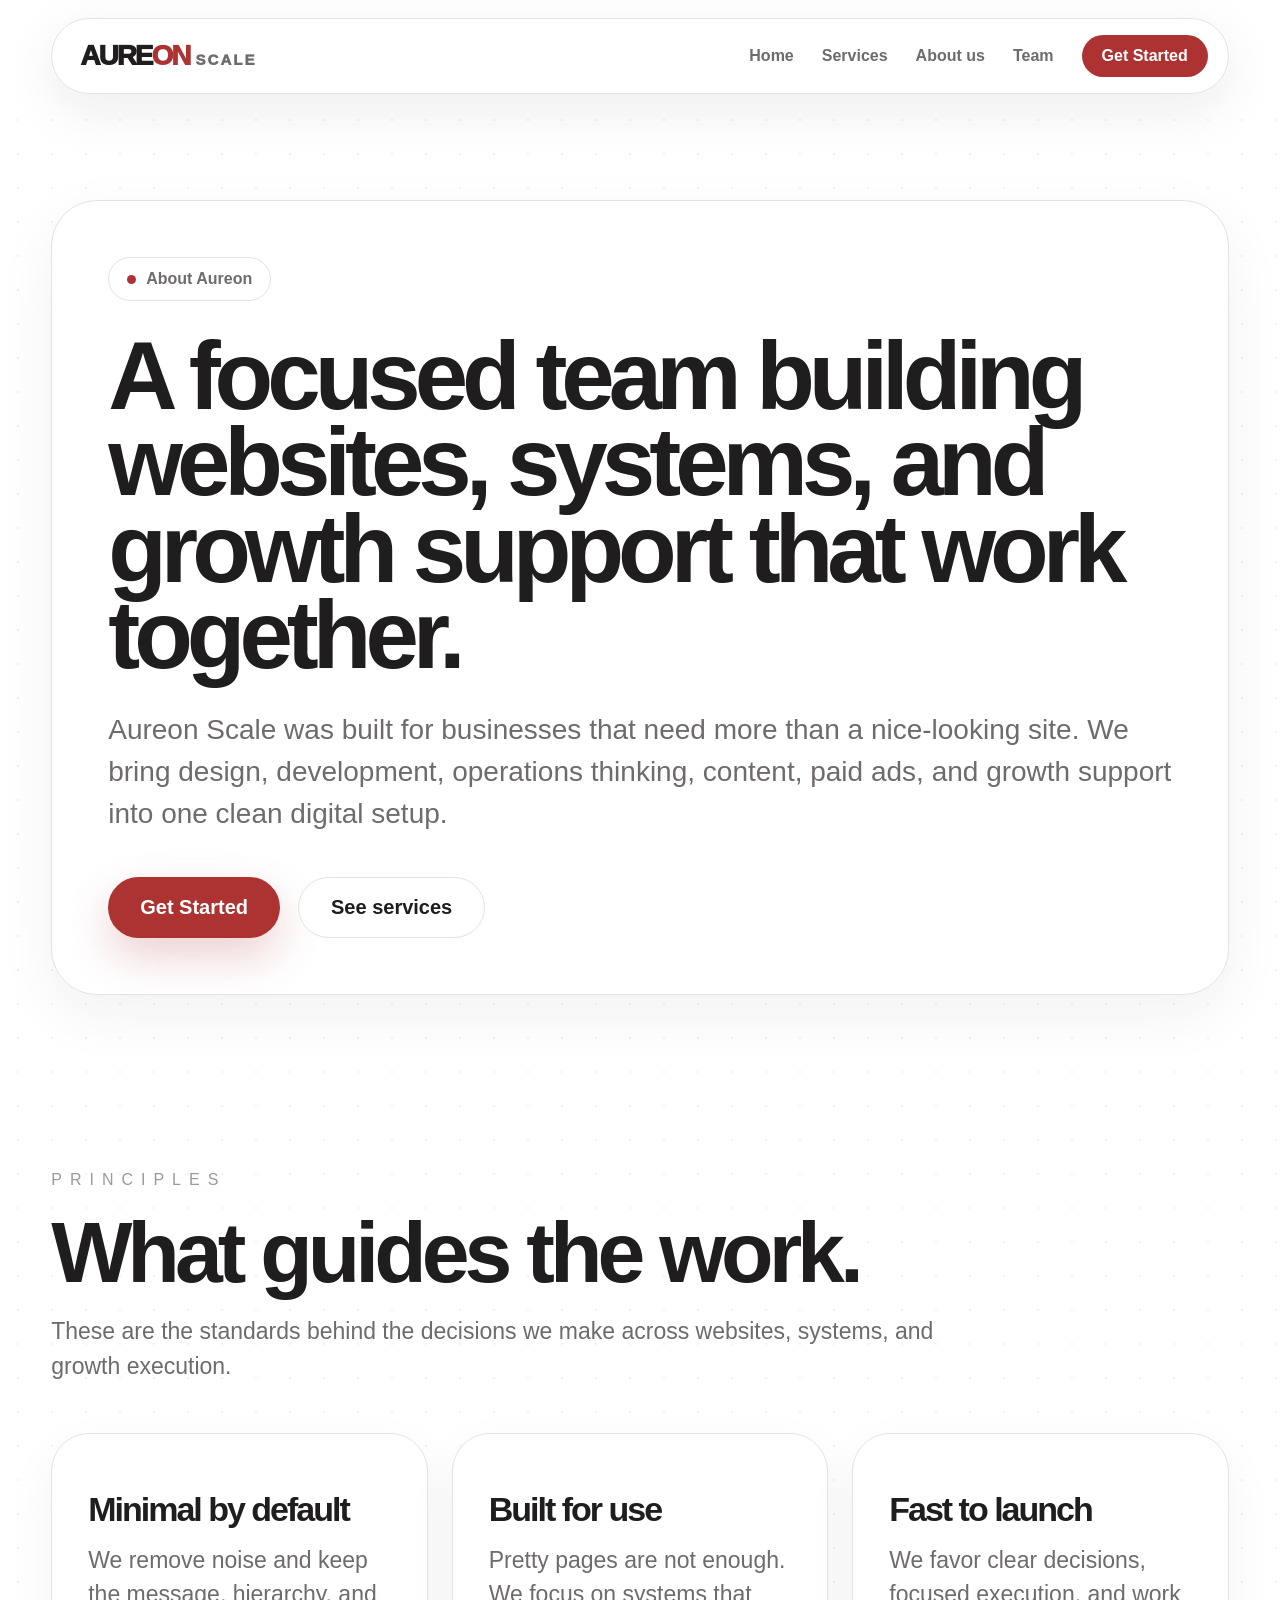
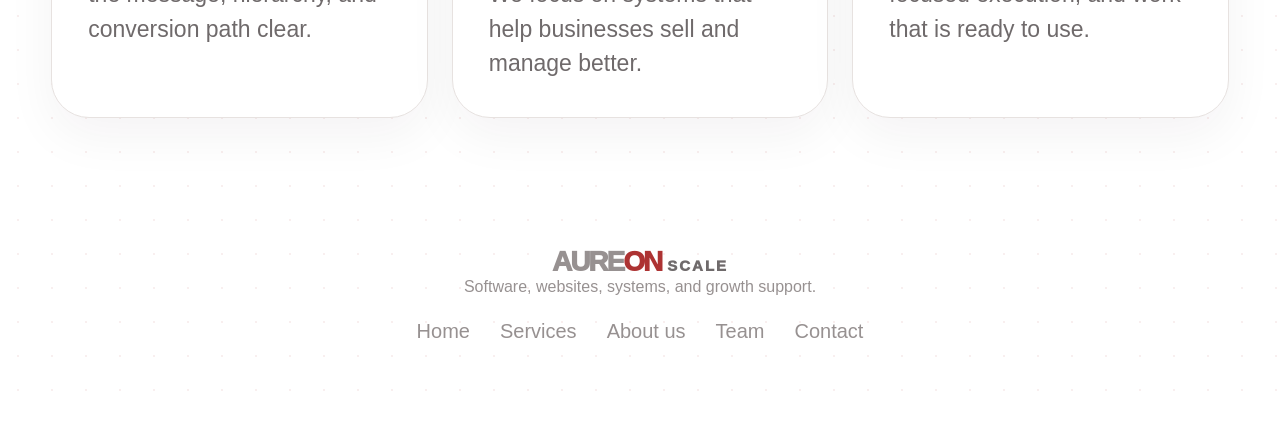
==== about.html @ 84cc3347 "Add About page HTML structure This file contains the HTML structure for the About page, including na" ====
<!DOCTYPE html>
<html lang="en">
<head>
  <meta charset="UTF-8">
  <meta name="viewport" content="width=device-width, initial-scale=1.0">
  <title>Aureon Scale | About</title>
  <link rel="stylesheet" href="style.css">
</head>
<body>

<header>
  <div class="container">
    <div class="nav">
      <a href="index.html" class="logo">AURE<span>ON</span><small>SCALE</small></a>

      <nav class="desktop-links">
        <a href="index.html">Home</a>
        <a href="services.html">Services</a>
        <a href="about.html">About us</a>
        <a href="team.html">Team</a>
        <a href="contact.html" class="nav-cta">Get Started</a>
      </nav>

      <button class="menu-btn" onclick="openMenu()">
        <div class="menu-lines"><span></span><span></span><span></span></div>
      </button>
    </div>
  </div>
</header>

<div class="mobile-menu" id="mobileMenu">
  <div class="menu-card">
    <div class="menu-top">
      <a href="index.html" class="logo">AURE<span>ON</span></a>
      <button class="close-btn" onclick="closeMenu()">×</button>
    </div>

    <nav class="mobile-links">
      <a href="index.html">Home</a>
      <a href="services.html">Services</a>
      <a href="about.html">About us</a>
      <a href="team.html">Team</a>
      <a href="contact.html">Contact</a>
    </nav>
  </div>
</div>

<main>
  <section class="section">
    <div class="container">
      <div class="white-box">
        <div class="eyebrow"><span class="dot"></span> About Aureon</div>

        <h2>A focused team building websites, systems, and growth support that work together.</h2>

        <p>
          Aureon Scale was built for businesses that need more than a nice-looking site.
          We bring design, development, operations thinking, content, paid ads, and growth support
          into one clean digital setup.
        </p>

        <div class="buttons" style="justify-content:flex-start; margin-top:42px;">
          <a href="contact.html" class="btn btn-red">Get Started</a>
          <a href="services.html" class="btn btn-white">See services</a>
        </div>
      </div>
    </div>
  </section>

  <section class="section">
    <div class="container">
      <div class="section-head">
        <div class="label">Principles</div>
        <h2>What guides the work.</h2>
        <p>These are the standards behind the decisions we make across websites, systems, and growth execution.</p>
      </div>

      <div class="services-grid">
        <div class="card"><h3>Minimal by default</h3><p>We remove noise and keep the message, hierarchy, and conversion path clear.</p></div>
        <div class="card"><h3>Built for use</h3><p>Pretty pages are not enough. We focus on systems that help businesses sell and manage better.</p></div>
        <div class="card"><h3>Fast to launch</h3><p>We favor clear decisions, focused execution, and work that is ready to use.</p></div>
      </div>
    </div>
  </section>
</main>

<footer>
  <div class="container">
    <div class="logo">AURE<span>ON</span><small>SCALE</small></div>
    <p>Software, websites, systems, and growth support.</p>
    <div class="footer-links">
      <a href="index.html">Home</a>
      <a href="services.html">Services</a>
      <a href="about.html">About us</a>
      <a href="team.html">Team</a>
      <a href="contact.html">Contact</a>
    </div>
  </div>
</footer>

<script>
function openMenu(){document.getElementById("mobileMenu").classList.add("active")}
function closeMenu(){document.getElementById("mobileMenu").classList.remove("active")}
</script>

</body>
</html>
---- style.css ----
:root {
  --black: #1f1d1e;
  --red: #AD3333;
  --white: #ffffff;
  --soft: #f7f5f4;
  --gray: #6f6a6b;
  --line: #e7e2e0;
  --dark: #171515;
  --dark-2: #242020;
  --shadow: 0 28px 80px rgba(31, 29, 30, 0.13);
}

* {
  margin: 0;
  padding: 0;
  box-sizing: border-box;
  font-family: Arial, Helvetica, sans-serif;
}

html {
  scroll-behavior: smooth;
}

body {
  background:
    radial-gradient(circle at 18px 18px, rgba(173, 51, 51, 0.08) 1px, transparent 1px),
    #ffffff;
  background-size: 34px 34px;
  color: var(--black);
  overflow-x: hidden;
}

a {
  color: inherit;
  text-decoration: none;
}

.container {
  width: 92%;
  max-width: 1180px;
  margin: auto;
}

header {
  position: sticky;
  top: 0;
  z-index: 1000;
  padding: 18px 0;
  background: rgba(255,255,255,0.78);
  backdrop-filter: blur(18px);
}

.nav {
  background: rgba(255,255,255,0.95);
  border: 1px solid var(--line);
  border-radius: 999px;
  padding: 16px 20px 16px 28px;
  display: flex;
  align-items: center;
  justify-content: space-between;
  box-shadow: 0 16px 55px rgba(31, 29, 30, 0.08);
}

.logo {
  font-weight: 950;
  font-size: 28px;
  letter-spacing: -2px;
}

.logo span {
  color: var(--red);
}

.logo small {
  font-size: 15px;
  letter-spacing: 2px;
  margin-left: 6px;
  color: var(--gray);
}

.desktop-links {
  display: flex;
  gap: 28px;
  align-items: center;
  color: var(--gray);
  font-weight: 700;
}

.desktop-links a:hover {
  color: var(--black);
}

.nav-cta {
  background: var(--red);
  color: white !important;
  padding: 12px 20px;
  border-radius: 999px;
  font-weight: 900;
}

.menu-btn {
  width: 62px;
  height: 62px;
  border-radius: 22px;
  border: 1px solid var(--line);
  background: white;
  display: none;
  align-items: center;
  justify-content: center;
  cursor: pointer;
}

.menu-lines {
  width: 30px;
  height: 22px;
  display: flex;
  flex-direction: column;
  justify-content: space-between;
}

.menu-lines span {
  height: 4px;
  background: var(--black);
  border-radius: 999px;
}

.mobile-menu {
  position: fixed;
  inset: 0;
  z-index: 3000;
  background: rgba(31, 29, 30, 0.2);
  backdrop-filter: blur(18px);
  display: none;
  align-items: center;
  justify-content: center;
  padding: 24px;
}

.mobile-menu.active {
  display: flex;
}

.menu-card {
  width: 100%;
  max-width: 630px;
  min-height: 610px;
  background: rgba(255,255,255,0.96);
  border: 1px solid var(--line);
  border-radius: 44px;
  padding: 42px;
  box-shadow: var(--shadow);
}

.menu-top {
  display: flex;
  justify-content: space-between;
  align-items: center;
  margin-bottom: 68px;
}

.close-btn {
  border: none;
  background: transparent;
  font-size: 50px;
  cursor: pointer;
  color: var(--black);
}

.mobile-links {
  display: grid;
  gap: 20px;
  border-left: 4px solid rgba(173, 51, 51, 0.35);
  padding-left: 34px;
}

.mobile-links a {
  font-size: clamp(48px, 12vw, 82px);
  line-height: 0.92;
  font-weight: 950;
  letter-spacing: -4px;
}

.hero {
  padding: 75px 0 90px;
  text-align: center;
}

.eyebrow {
  display: inline-flex;
  align-items: center;
  gap: 10px;
  padding: 12px 18px;
  border: 1px solid var(--line);
  background: white;
  border-radius: 999px;
  color: var(--gray);
  font-weight: 800;
  margin-bottom: 32px;
}

.dot {
  width: 9px;
  height: 9px;
  background: var(--red);
  border-radius: 50%;
}

h1 {
  max-width: 980px;
  margin: auto;
  font-size: clamp(56px, 11vw, 118px);
  line-height: 0.86;
  letter-spacing: -7px;
  font-weight: 950;
}

h1 em,
h2 em {
  font-family: Georgia, serif;
  font-weight: 400;
  color: var(--red);
}

.hero-text {
  max-width: 790px;
  margin: 32px auto 38px;
  color: var(--gray);
  font-size: clamp(21px, 3vw, 32px);
  line-height: 1.45;
}

.buttons {
  display: flex;
  justify-content: center;
  gap: 18px;
  flex-wrap: wrap;
}

.btn {
  display: inline-flex;
  align-items: center;
  justify-content: center;
  padding: 18px 32px;
  border-radius: 999px;
  border: none;
  font-size: 20px;
  font-weight: 900;
  cursor: pointer;
}

.btn-red {
  background: var(--red);
  color: white;
  box-shadow: 0 18px 44px rgba(173, 51, 51, 0.23);
}

.btn-white {
  background: white;
  border: 1px solid var(--line);
  color: var(--black);
}

.section {
  padding: 88px 0;
}

.section-head {
  max-width: 900px;
  margin-bottom: 48px;
}

.section-head.center {
  text-align: center;
  margin-left: auto;
  margin-right: auto;
}

.label {
  color: #9f9899;
  letter-spacing: 8px;
  font-size: 16px;
  text-transform: uppercase;
  margin-bottom: 24px;
}

.section-head h2 {
  font-size: clamp(44px, 8vw, 86px);
  line-height: 0.92;
  letter-spacing: -5px;
  margin-bottom: 22px;
}

.section-head p {
  color: var(--gray);
  font-size: 23px;
  line-height: 1.55;
}

.mini-grid,
.services-grid,
.team-grid {
  display: grid;
  grid-template-columns: repeat(3, 1fr);
  gap: 24px;
}

.card {
  background: white;
  border: 1px solid var(--line);
  border-radius: 38px;
  padding: 36px;
  box-shadow: 0 18px 50px rgba(31,29,30,0.05);
}

.card h3 {
  font-size: 34px;
  letter-spacing: -2px;
  margin: 20px 0 14px;
}

.card p {
  color: var(--gray);
  font-size: 23px;
  line-height: 1.5;
}

.icon {
  width: 72px;
  height: 72px;
  border-radius: 22px;
  background: rgba(173, 51, 51, 0.10);
  color: var(--red);
  display: grid;
  place-items: center;
  font-weight: 950;
  font-size: 22px;
}

.dark-section {
  width: 94%;
  max-width: 1320px;
  margin: 0 auto;
  background: var(--dark);
  color: white;
  border-radius: 50px;
  padding: 82px 0;
  box-shadow: var(--shadow);
}

.dark-section p {
  color: #c9c4c6;
}

.service-list {
  display: grid;
  gap: 22px;
  max-width: 930px;
  margin: auto;
}

.service-pill {
  background: white;
  color: var(--black);
  border-radius: 999px;
  padding: 28px 36px;
  display: grid;
  grid-template-columns: 76px 1fr;
  gap: 22px;
  align-items: center;
}

.service-pill h3 {
  font-size: 38px;
  line-height: 0.98;
  letter-spacing: -2px;
}

.service-pill p {
  color: var(--gray);
  font-size: 20px;
  margin-top: 7px;
}

.white-box {
  background: white;
  border: 1px solid var(--line);
  border-radius: 46px;
  padding: 56px;
  box-shadow: 0 20px 60px rgba(31, 29, 30, 0.06);
}

.white-box h2 {
  font-size: clamp(48px, 9vw, 96px);
  line-height: 0.9;
  letter-spacing: -6px;
  margin-bottom: 30px;
}

.white-box p {
  color: var(--gray);
  font-size: 28px;
  line-height: 1.5;
}

.team-img {
  height: 320px;
  background: rgba(173, 51, 51, 0.08);
  border-radius: 30px;
  display: grid;
  place-items: center;
  font-size: 58px;
  font-weight: 950;
  color: var(--red);
  margin-bottom: 22px;
}

.contact-shell {
  width: 94%;
  max-width: 1050px;
  margin: 40px auto 90px;
  background:
    radial-gradient(circle at top right, rgba(173,51,51,0.12), transparent 30%),
    var(--dark);
  color: white;
  border-radius: 50px;
  padding: 58px;
  box-shadow: var(--shadow);
}

.contact-shell h1 {
  color: white;
  margin: 0;
  max-width: 850px;
}

.contact-intro {
  color: #bdb7b8;
  font-size: 27px;
  line-height: 1.48;
  max-width: 850px;
  margin: 34px 0 42px;
}

.check-list {
  display: grid;
  gap: 18px;
  margin-bottom: 48px;
}

.check-item {
  display: grid;
  grid-template-columns: 30px 1fr;
  gap: 16px;
  color: #aaa4a5;
  font-size: 24px;
  line-height: 1.35;
}

.check {
  color: var(--red);
}

.form {
  display: grid;
  gap: 28px;
}

label {
  color: #d3cdce;
  font-size: 23px;
  display: grid;
  gap: 12px;
}

input,
textarea {
  width: 100%;
  background: rgba(255,255,255,0.07);
  border: 1px solid rgba(255,255,255,0.14);
  border-radius: 24px;
  color: white;
  padding: 23px 25px;
  font-size: 24px;
  outline: none;
}

textarea {
  min-height: 190px;
  resize: vertical;
}

input::placeholder,
textarea::placeholder {
  color: rgba(255,255,255,0.28);
}

.submit-btn {
  width: 100%;
  background: var(--red);
  color: white;
  border: none;
  border-radius: 999px;
  padding: 23px;
  font-size: 25px;
  font-weight: 900;
  cursor: pointer;
}

footer {
  padding: 40px 0 80px;
  text-align: center;
  color: #979191;
}

.footer-links {
  display: flex;
  justify-content: center;
  gap: 30px;
  flex-wrap: wrap;
  margin-top: 24px;
  font-size: 20px;
}

@media (max-width: 900px) {
  .desktop-links {
    display: none;
  }

  .menu-btn {
    display: flex;
  }

  .mini-grid,
  .services-grid,
  .team-grid {
    grid-template-columns: 1fr;
  }

  .service-pill {
    border-radius: 42px;
    grid-template-columns: 66px 1fr;
    padding: 24px;
  }
}

@media (max-width: 620px) {
  .container {
    width: 92%;
  }

  .logo {
    font-size: 25px;
  }

  .logo small {
    display: none;
  }

  h1 {
    letter-spacing: -4px;
  }

  .hero-text {
    font-size: 22px;
  }

  .btn {
    width: 100%;
  }

  .white-box,
  .contact-shell,
  .card {
    padding: 34px;
    border-radius: 34px;
  }

  .white-box p,
  .section-head p,
  .card p,
  .contact-intro {
    font-size: 22px;
  }

  .service-pill h3 {
    font-size: 31px;
  }

  .contact-shell {
    width: 92%;
  }

  input,
  textarea {
    font-size: 21px;
  }

  .menu-card {
    min-height: 560px;
    padding: 34px;
  }

  .mobile-links {
    padding-left: 24px;
  }
}
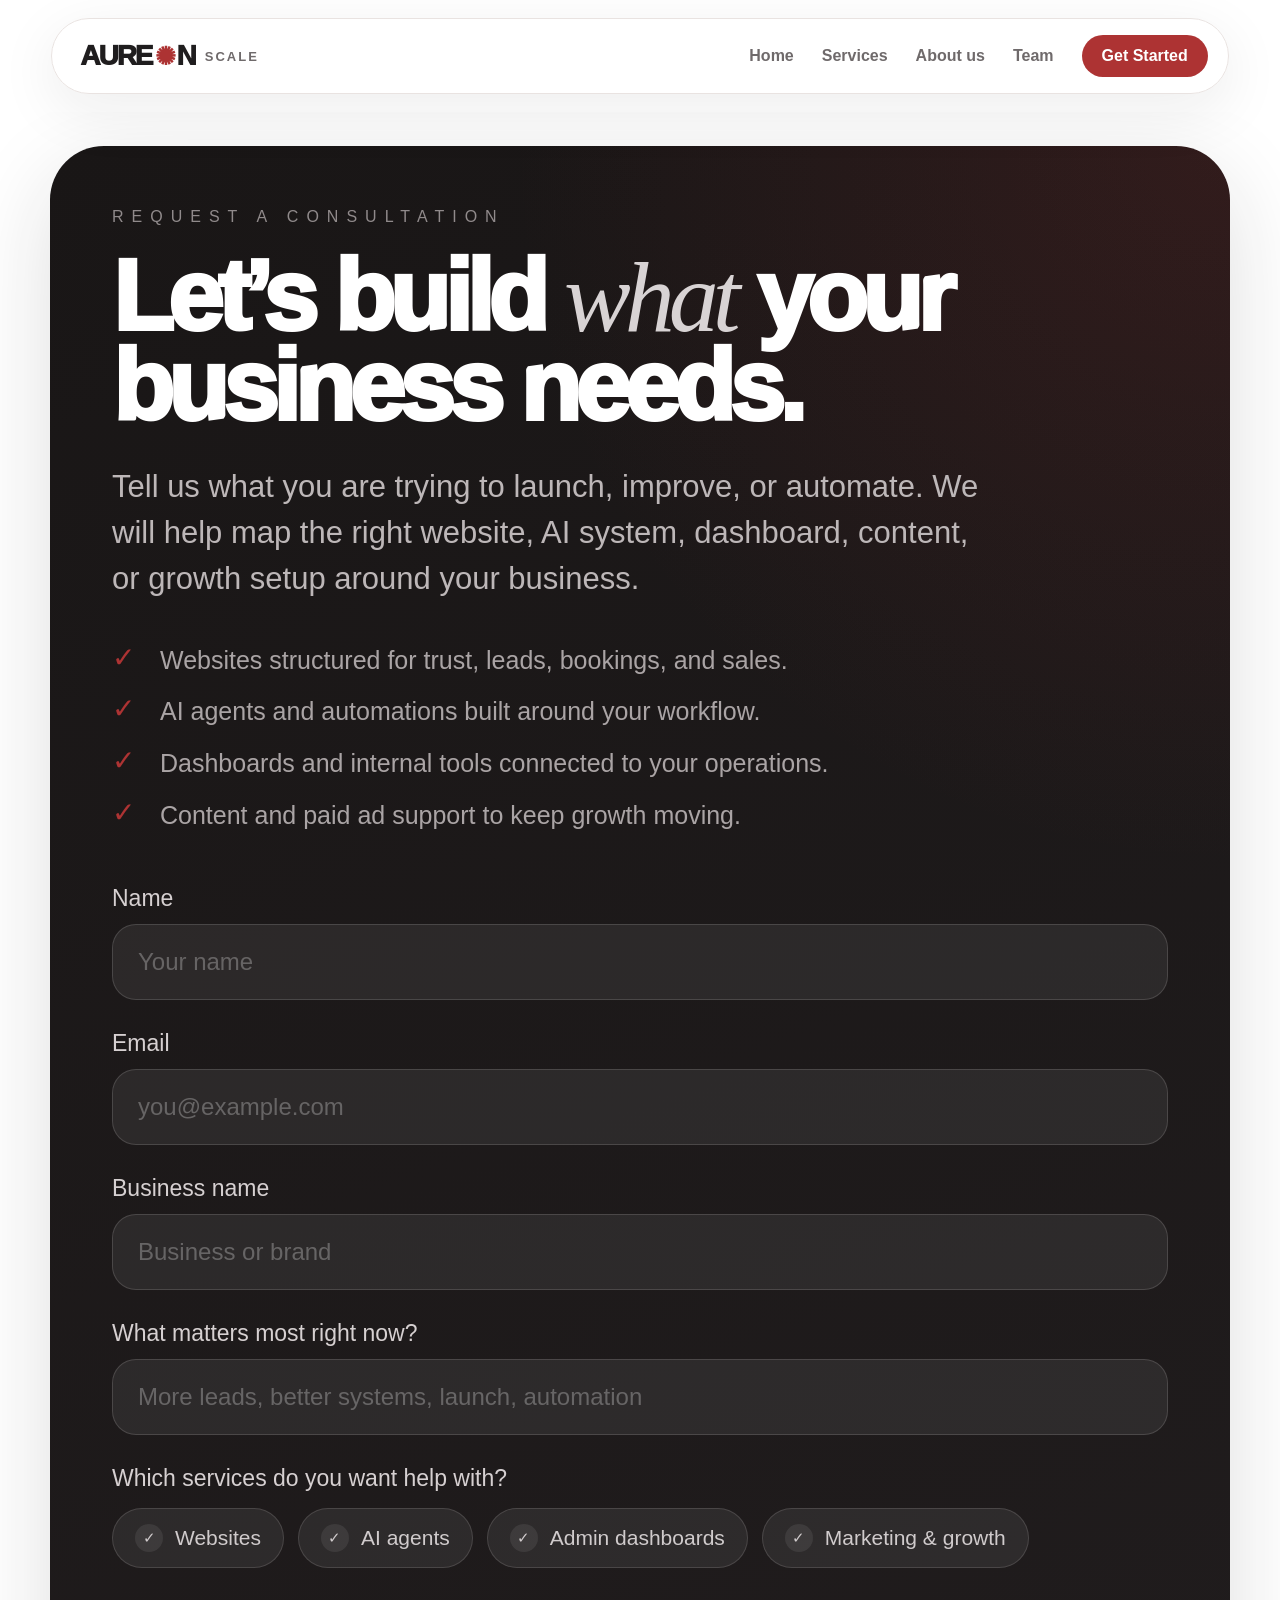
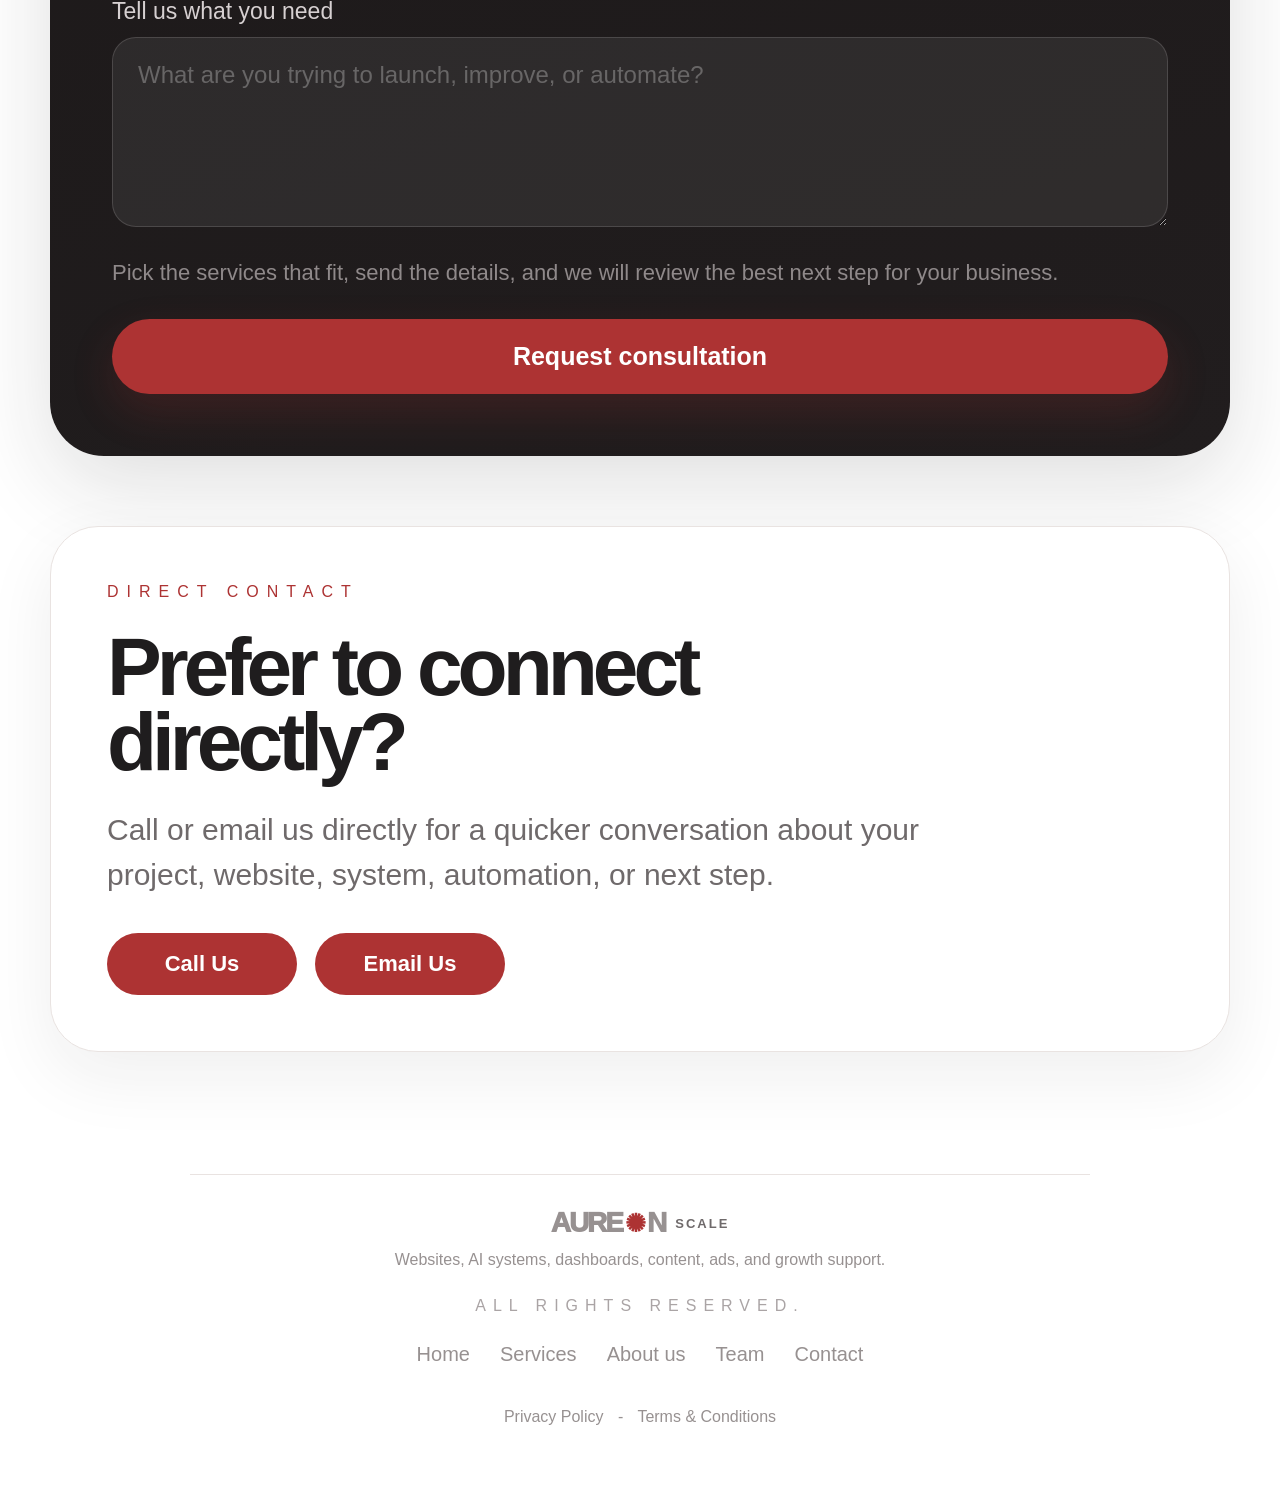
==== commit 9c74a679: "Transform about.html into contact page Updated the about page to a contact page with a new layout an" ====
--- a/about.html
+++ b/about.html
@@ -1,17 +1,571 @@
 <!DOCTYPE html>
 <html lang="en">
 <head>
-  <meta charset="UTF-8">
-  <meta name="viewport" content="width=device-width, initial-scale=1.0">
-  <title>Aureon Scale | About</title>
-  <link rel="stylesheet" href="style.css">
+  <meta charset="UTF-8" />
+  <meta name="viewport" content="width=device-width, initial-scale=1.0" />
+  <title>Aureon Scale | Contact</title>
+
+  <style>
+    :root {
+      --black: #1f1d1e;
+      --red: #AD3333;
+      --white: #ffffff;
+      --soft: #fbfafa;
+      --gray: #6f6a6b;
+      --line: #e9e3e1;
+      --dark: #171515;
+      --dark-2: #252222;
+      --shadow: 0 28px 90px rgba(31, 29, 30, 0.14);
+    }
+
+    * {
+      margin: 0;
+      padding: 0;
+      box-sizing: border-box;
+      font-family: Arial, Helvetica, sans-serif;
+    }
+
+    html {
+      scroll-behavior: smooth;
+    }
+
+    body {
+      background: #ffffff;
+      color: var(--black);
+      overflow-x: hidden;
+    }
+
+    a {
+      color: inherit;
+      text-decoration: none;
+    }
+
+    button,
+    input,
+    textarea {
+      font-family: inherit;
+    }
+
+    .container {
+      width: 92%;
+      max-width: 1180px;
+      margin: auto;
+    }
+
+    header {
+      position: sticky;
+      top: 0;
+      z-index: 1000;
+      padding: 18px 0;
+      background: rgba(255, 255, 255, 0.80);
+      backdrop-filter: blur(20px);
+    }
+
+    .nav {
+      background: rgba(255, 255, 255, 0.96);
+      border: 1px solid var(--line);
+      border-radius: 999px;
+      padding: 16px 20px 16px 28px;
+      display: flex;
+      align-items: center;
+      justify-content: space-between;
+      box-shadow: 0 16px 60px rgba(31, 29, 30, 0.08);
+    }
+
+    .logo {
+      font-weight: 950;
+      font-size: 28px;
+      letter-spacing: -2px;
+      display: inline-flex;
+      align-items: center;
+      gap: 2px;
+      line-height: 1;
+    }
+
+    .logo .mark {
+      color: var(--red);
+      font-size: 25px;
+      margin: 0 1px;
+    }
+
+    .logo small {
+      font-size: 13px;
+      letter-spacing: 2px;
+      margin-left: 8px;
+      color: var(--gray);
+      font-weight: 800;
+    }
+
+    .desktop-links {
+      display: flex;
+      align-items: center;
+      gap: 28px;
+      color: var(--gray);
+      font-weight: 700;
+    }
+
+    .desktop-links a:hover {
+      color: var(--black);
+    }
+
+    .nav-cta {
+      background: var(--red);
+      color: white !important;
+      padding: 12px 20px;
+      border-radius: 999px;
+      font-weight: 900;
+    }
+
+    .menu-btn {
+      width: 62px;
+      height: 62px;
+      border-radius: 22px;
+      border: 1px solid var(--line);
+      background: white;
+      display: none;
+      align-items: center;
+      justify-content: center;
+      cursor: pointer;
+      box-shadow: 0 12px 35px rgba(31, 29, 30, 0.08);
+    }
+
+    .menu-lines {
+      width: 30px;
+      height: 22px;
+      display: flex;
+      flex-direction: column;
+      justify-content: space-between;
+    }
+
+    .menu-lines span {
+      height: 4px;
+      background: var(--black);
+      border-radius: 999px;
+    }
+
+    .mobile-menu {
+      position: fixed;
+      inset: 0;
+      z-index: 3000;
+      background: rgba(31, 29, 30, 0.22);
+      backdrop-filter: blur(18px);
+      display: none;
+      align-items: center;
+      justify-content: center;
+      padding: 24px;
+    }
+
+    .mobile-menu.active {
+      display: flex;
+    }
+
+    .menu-card {
+      width: 100%;
+      max-width: 620px;
+      min-height: 590px;
+      background: rgba(255, 255, 255, 0.97);
+      border: 1px solid var(--line);
+      border-radius: 44px;
+      padding: 42px;
+      box-shadow: var(--shadow);
+    }
+
+    .menu-top {
+      display: flex;
+      align-items: center;
+      justify-content: space-between;
+      margin-bottom: 68px;
+    }
+
+    .close-btn {
+      border: none;
+      background: transparent;
+      font-size: 48px;
+      cursor: pointer;
+      color: var(--black);
+      line-height: 1;
+    }
+
+    .mobile-links {
+      display: grid;
+      gap: 20px;
+      border-left: 4px solid rgba(173, 51, 51, 0.32);
+      padding-left: 34px;
+    }
+
+    .mobile-links a {
+      font-size: clamp(48px, 12vw, 82px);
+      line-height: 0.92;
+      font-weight: 950;
+      letter-spacing: -4px;
+    }
+
+    .contact-wrap {
+      width: 94%;
+      max-width: 1180px;
+      margin: 34px auto 70px;
+    }
+
+    .contact-shell {
+      background:
+        radial-gradient(circle at top right, rgba(173, 51, 51, 0.16), transparent 32%),
+        linear-gradient(160deg, #191616, #211d1e);
+      color: white;
+      border-radius: 54px;
+      padding: 62px;
+      box-shadow: var(--shadow);
+    }
+
+    .label {
+      color: #908a8b;
+      letter-spacing: 8px;
+      text-transform: uppercase;
+      font-size: 16px;
+      margin-bottom: 26px;
+    }
+
+    h1 {
+      max-width: 900px;
+      font-size: clamp(54px, 9vw, 100px);
+      line-height: 0.88;
+      letter-spacing: -6px;
+      font-weight: 950;
+    }
+
+    h1 em {
+      font-family: Georgia, serif;
+      font-weight: 400;
+      color: #d8d3d4;
+    }
+
+    .intro {
+      max-width: 880px;
+      color: #bdb7b8;
+      font-size: clamp(22px, 3.2vw, 31px);
+      line-height: 1.48;
+      margin: 34px 0 42px;
+    }
+
+    .check-list {
+      display: grid;
+      gap: 18px;
+      margin-bottom: 52px;
+    }
+
+    .check-item {
+      display: grid;
+      grid-template-columns: 32px 1fr;
+      gap: 16px;
+      color: #aaa4a5;
+      font-size: clamp(20px, 3vw, 25px);
+      line-height: 1.35;
+    }
+
+    .check {
+      color: var(--red);
+      font-size: 28px;
+      line-height: 1;
+    }
+
+    .form {
+      display: grid;
+      gap: 30px;
+    }
+
+    label {
+      display: grid;
+      gap: 12px;
+      color: #d6d0d1;
+      font-size: 23px;
+    }
+
+    input,
+    textarea {
+      width: 100%;
+      background: rgba(255, 255, 255, 0.07);
+      border: 1px solid rgba(255, 255, 255, 0.14);
+      border-radius: 24px;
+      color: white;
+      padding: 23px 25px;
+      font-size: 24px;
+      outline: none;
+    }
+
+    input:focus,
+    textarea:focus {
+      border-color: rgba(173, 51, 51, 0.75);
+      box-shadow: 0 0 0 4px rgba(173, 51, 51, 0.16);
+    }
+
+    textarea {
+      min-height: 190px;
+      resize: vertical;
+    }
+
+    input::placeholder,
+    textarea::placeholder {
+      color: rgba(255, 255, 255, 0.28);
+    }
+
+    .chips-title {
+      color: #d6d0d1;
+      font-size: 23px;
+      margin-bottom: 16px;
+    }
+
+    .chips {
+      display: flex;
+      flex-wrap: wrap;
+      gap: 14px;
+    }
+
+    .chip {
+      display: inline-flex;
+      align-items: center;
+      gap: 12px;
+      background: rgba(255, 255, 255, 0.07);
+      border: 1px solid rgba(255, 255, 255, 0.13);
+      color: #d0cbcc;
+      border-radius: 999px;
+      padding: 15px 22px;
+      font-size: 21px;
+      cursor: pointer;
+      transition: 0.2s ease;
+    }
+
+    .chip input {
+      display: none;
+    }
+
+    .chip span {
+      width: 28px;
+      height: 28px;
+      border-radius: 50%;
+      background: rgba(255, 255, 255, 0.08);
+      display: grid;
+      place-items: center;
+      font-size: 15px;
+    }
+
+    .chip:has(input:checked) {
+      background: var(--red);
+      color: white;
+      border-color: var(--red);
+      box-shadow: 0 18px 40px rgba(173, 51, 51, 0.22);
+    }
+
+    .note {
+      color: #8f898a;
+      font-size: 22px;
+      line-height: 1.45;
+    }
+
+    .submit-btn {
+      width: 100%;
+      background: var(--red);
+      color: white;
+      border: none;
+      border-radius: 999px;
+      padding: 23px 28px;
+      font-size: 25px;
+      font-weight: 900;
+      cursor: pointer;
+      transition: 0.25s ease;
+      box-shadow: 0 18px 44px rgba(173, 51, 51, 0.20);
+    }
+
+    .submit-btn:hover {
+      transform: translateY(-3px);
+      background: #bf3838;
+    }
+
+    .direct-card {
+      width: 94%;
+      max-width: 1180px;
+      margin: 0 auto 80px;
+      background: white;
+      border: 1px solid var(--line);
+      border-radius: 48px;
+      padding: 56px;
+      box-shadow: 0 24px 70px rgba(31, 29, 30, 0.07);
+    }
+
+    .direct-label {
+      color: var(--red);
+      letter-spacing: 8px;
+      text-transform: uppercase;
+      font-size: 16px;
+      margin-bottom: 28px;
+    }
+
+    .direct-card h2 {
+      max-width: 760px;
+      font-size: clamp(44px, 8vw, 82px);
+      line-height: 0.92;
+      letter-spacing: -5px;
+      margin-bottom: 28px;
+    }
+
+    .direct-card p {
+      color: var(--gray);
+      font-size: clamp(22px, 3vw, 30px);
+      line-height: 1.5;
+      max-width: 850px;
+      margin-bottom: 36px;
+    }
+
+    .direct-buttons {
+      display: flex;
+      gap: 18px;
+      flex-wrap: wrap;
+    }
+
+    .direct-btn {
+      display: inline-flex;
+      align-items: center;
+      justify-content: center;
+      background: var(--red);
+      color: white;
+      padding: 18px 34px;
+      border-radius: 999px;
+      font-size: 22px;
+      font-weight: 900;
+      min-width: 190px;
+    }
+
+    footer {
+      padding: 42px 0 80px;
+      text-align: center;
+      color: #979191;
+    }
+
+    .footer-line {
+      max-width: 900px;
+      margin: 0 auto 34px;
+      border-top: 1px solid var(--line);
+    }
+
+    .footer-logo {
+      justify-content: center;
+      margin-bottom: 14px;
+    }
+
+    .footer-links {
+      display: flex;
+      justify-content: center;
+      gap: 30px;
+      flex-wrap: wrap;
+      margin-top: 28px;
+      font-size: 20px;
+    }
+
+    .footer-small {
+      letter-spacing: 7px;
+      text-transform: uppercase;
+      margin-top: 28px;
+      color: #aaa4a5;
+    }
+
+    @media (max-width: 900px) {
+      .desktop-links {
+        display: none;
+      }
+
+      .menu-btn {
+        display: flex;
+      }
+    }
+
+    @media (max-width: 620px) {
+      .container {
+        width: 92%;
+      }
+
+      header {
+        padding: 16px 0;
+      }
+
+      .nav {
+        padding: 14px 15px 14px 22px;
+      }
+
+      .logo {
+        font-size: 25px;
+      }
+
+      .logo small {
+        display: none;
+      }
+
+      .menu-btn {
+        width: 58px;
+        height: 58px;
+        border-radius: 20px;
+      }
+
+      .contact-wrap {
+        width: 92%;
+        margin-top: 28px;
+      }
+
+      .contact-shell {
+        padding: 34px;
+        border-radius: 36px;
+      }
+
+      h1 {
+        letter-spacing: -4px;
+      }
+
+      .intro {
+        font-size: 22px;
+      }
+
+      .check-item {
+        font-size: 20px;
+      }
+
+      input,
+      textarea {
+        font-size: 21px;
+      }
+
+      .chip {
+        font-size: 20px;
+      }
+
+      .direct-card {
+        width: 92%;
+        padding: 34px;
+        border-radius: 36px;
+      }
+
+      .direct-card h2 {
+        letter-spacing: -3px;
+      }
+
+      .direct-btn {
+        width: 100%;
+      }
+
+      .menu-card {
+        min-height: 560px;
+        padding: 34px;
+      }
+
+      .mobile-links {
+        padding-left: 24px;
+      }
+    }
+  </style>
 </head>
+
 <body>
 
 <header>
   <div class="container">
     <div class="nav">
-      <a href="index.html" class="logo">AURE<span>ON</span><small>SCALE</small></a>
+      <a href="index.html" class="logo">AURE<span class="mark">✺</span>N<small>SCALE</small></a>
 
       <nav class="desktop-links">
         <a href="index.html">Home</a>
@@ -21,7 +575,7 @@
         <a href="contact.html" class="nav-cta">Get Started</a>
       </nav>
 
-      <button class="menu-btn" onclick="openMenu()">
+      <button class="menu-btn" onclick="openMenu()" aria-label="Open menu">
         <div class="menu-lines"><span></span><span></span><span></span></div>
       </button>
     </div>
@@ -31,7 +585,7 @@
 <div class="mobile-menu" id="mobileMenu">
   <div class="menu-card">
     <div class="menu-top">
-      <a href="index.html" class="logo">AURE<span>ON</span></a>
+      <a href="index.html" class="logo">AURE<span class="mark">✺</span>N</a>
       <button class="close-btn" onclick="closeMenu()">×</button>
     </div>
 
@@ -46,48 +600,133 @@
 </div>
 
 <main>
-  <section class="section">
-    <div class="container">
-      <div class="white-box">
-        <div class="eyebrow"><span class="dot"></span> About Aureon</div>
-
-        <h2>A focused team building websites, systems, and growth support that work together.</h2>
-
-        <p>
-          Aureon Scale was built for businesses that need more than a nice-looking site.
-          We bring design, development, operations thinking, content, paid ads, and growth support
-          into one clean digital setup.
-        </p>
-
-        <div class="buttons" style="justify-content:flex-start; margin-top:42px;">
-          <a href="contact.html" class="btn btn-red">Get Started</a>
-          <a href="services.html" class="btn btn-white">See services</a>
+
+  <section class="contact-wrap">
+    <div class="contact-shell">
+      <div class="label">Request a consultation</div>
+
+      <h1>Let’s build <em>what</em> your business needs.</h1>
+
+      <p class="intro">
+        Tell us what you are trying to launch, improve, or automate. We will help map the right
+        website, AI system, dashboard, content, or growth setup around your business.
+      </p>
+
+      <div class="check-list">
+        <div class="check-item">
+          <div class="check">✓</div>
+          <div>Websites structured for trust, leads, bookings, and sales.</div>
+        </div>
+
+        <div class="check-item">
+          <div class="check">✓</div>
+          <div>AI agents and automations built around your workflow.</div>
+        </div>
+
+        <div class="check-item">
+          <div class="check">✓</div>
+          <div>Dashboards and internal tools connected to your operations.</div>
+        </div>
+
+        <div class="check-item">
+          <div class="check">✓</div>
+          <div>Content and paid ad support to keep growth moving.</div>
         </div>
       </div>
+
+      <form class="form" onsubmit="sendContact(event)">
+        <label>
+          Name
+          <input id="name" type="text" placeholder="Your name" required>
+        </label>
+
+        <label>
+          Email
+          <input id="email" type="email" placeholder="you@example.com" required>
+        </label>
+
+        <label>
+          Business name
+          <input id="business" type="text" placeholder="Business or brand">
+        </label>
+
+        <label>
+          What matters most right now?
+          <input id="goal" type="text" placeholder="More leads, better systems, launch, automation">
+        </label>
+
+        <div>
+          <div class="chips-title">Which services do you want help with?</div>
+
+          <div class="chips">
+            <label class="chip">
+              <input type="checkbox" value="Websites">
+              <span>✓</span>
+              Websites
+            </label>
+
+            <label class="chip">
+              <input type="checkbox" value="AI agents">
+              <span>✓</span>
+              AI agents
+            </label>
+
+            <label class="chip">
+              <input type="checkbox" value="Admin dashboards">
+              <span>✓</span>
+              Admin dashboards
+            </label>
+
+            <label class="chip">
+              <input type="checkbox" value="Marketing & growth">
+              <span>✓</span>
+              Marketing & growth
+            </label>
+          </div>
+        </div>
+
+        <label>
+          Tell us what you need
+          <textarea id="message" placeholder="What are you trying to launch, improve, or automate?"></textarea>
+        </label>
+
+        <p class="note">
+          Pick the services that fit, send the details, and we will review the best next step for your business.
+        </p>
+
+        <button class="submit-btn" type="submit">Request consultation</button>
+      </form>
     </div>
   </section>
 
-  <section class="section">
-    <div class="container">
-      <div class="section-head">
-        <div class="label">Principles</div>
-        <h2>What guides the work.</h2>
-        <p>These are the standards behind the decisions we make across websites, systems, and growth execution.</p>
-      </div>
-
-      <div class="services-grid">
-        <div class="card"><h3>Minimal by default</h3><p>We remove noise and keep the message, hierarchy, and conversion path clear.</p></div>
-        <div class="card"><h3>Built for use</h3><p>Pretty pages are not enough. We focus on systems that help businesses sell and manage better.</p></div>
-        <div class="card"><h3>Fast to launch</h3><p>We favor clear decisions, focused execution, and work that is ready to use.</p></div>
-      </div>
+  <section class="direct-card">
+    <div class="direct-label">Direct contact</div>
+
+    <h2>Prefer to connect directly?</h2>
+
+    <p>
+      Call or email us directly for a quicker conversation about your project, website, system,
+      automation, or next step.
+    </p>
+
+    <div class="direct-buttons">
+      <a href="tel:+10000000000" class="direct-btn">Call Us</a>
+      <a href="mailto:sohail.qaderi007@gmail.com" class="direct-btn">Email Us</a>
     </div>
   </section>
+
 </main>
 
 <footer>
   <div class="container">
-    <div class="logo">AURE<span>ON</span><small>SCALE</small></div>
-    <p>Software, websites, systems, and growth support.</p>
+    <div class="footer-line"></div>
+
+    <div class="logo footer-logo">AURE<span class="mark">✺</span>N<small>SCALE</small></div>
+
+    <p>Websites, AI systems, dashboards, content, ads, and growth support.</p>
+
+    <div class="footer-small">All rights reserved.</div>
+
     <div class="footer-links">
       <a href="index.html">Home</a>
       <a href="services.html">Services</a>
@@ -95,12 +734,53 @@
       <a href="team.html">Team</a>
       <a href="contact.html">Contact</a>
     </div>
+
+    <div style="margin-top:42px;">
+      <a href="index.html">Privacy Policy</a>
+      <span style="margin:0 10px;">-</span>
+      <a href="index.html">Terms & Conditions</a>
+    </div>
   </div>
 </footer>
 
 <script>
-function openMenu(){document.getElementById("mobileMenu").classList.add("active")}
-function closeMenu(){document.getElementById("mobileMenu").classList.remove("active")}
+function openMenu() {
+  document.getElementById("mobileMenu").classList.add("active");
+  document.body.style.overflow = "hidden";
+}
+
+function closeMenu() {
+  document.getElementById("mobileMenu").classList.remove("active");
+  document.body.style.overflow = "auto";
+}
+
+function sendContact(event) {
+  event.preventDefault();
+
+  const name = document.getElementById("name").value;
+  const email = document.getElementById("email").value;
+  const business = document.getElementById("business").value;
+  const goal = document.getElementById("goal").value;
+  const message = document.getElementById("message").value;
+
+  const selected = Array.from(document.querySelectorAll(".chip input:checked"))
+    .map(function(input) {
+      return input.value;
+    })
+    .join(", ");
+
+  const subject = encodeURIComponent("New Aureon Scale Consultation Request");
+  const body = encodeURIComponent(
+    "Name: " + name + "\n" +
+    "Email: " + email + "\n" +
+    "Business: " + business + "\n" +
+    "Goal: " + goal + "\n" +
+    "Services: " + selected + "\n\n" +
+    "Message:\n" + message
+  );
+
+  window.location.href = "mailto:sohail.qaderi007@gmail.com?subject=" + subject + "&body=" + body;
+}
 </script>
 
 </body>
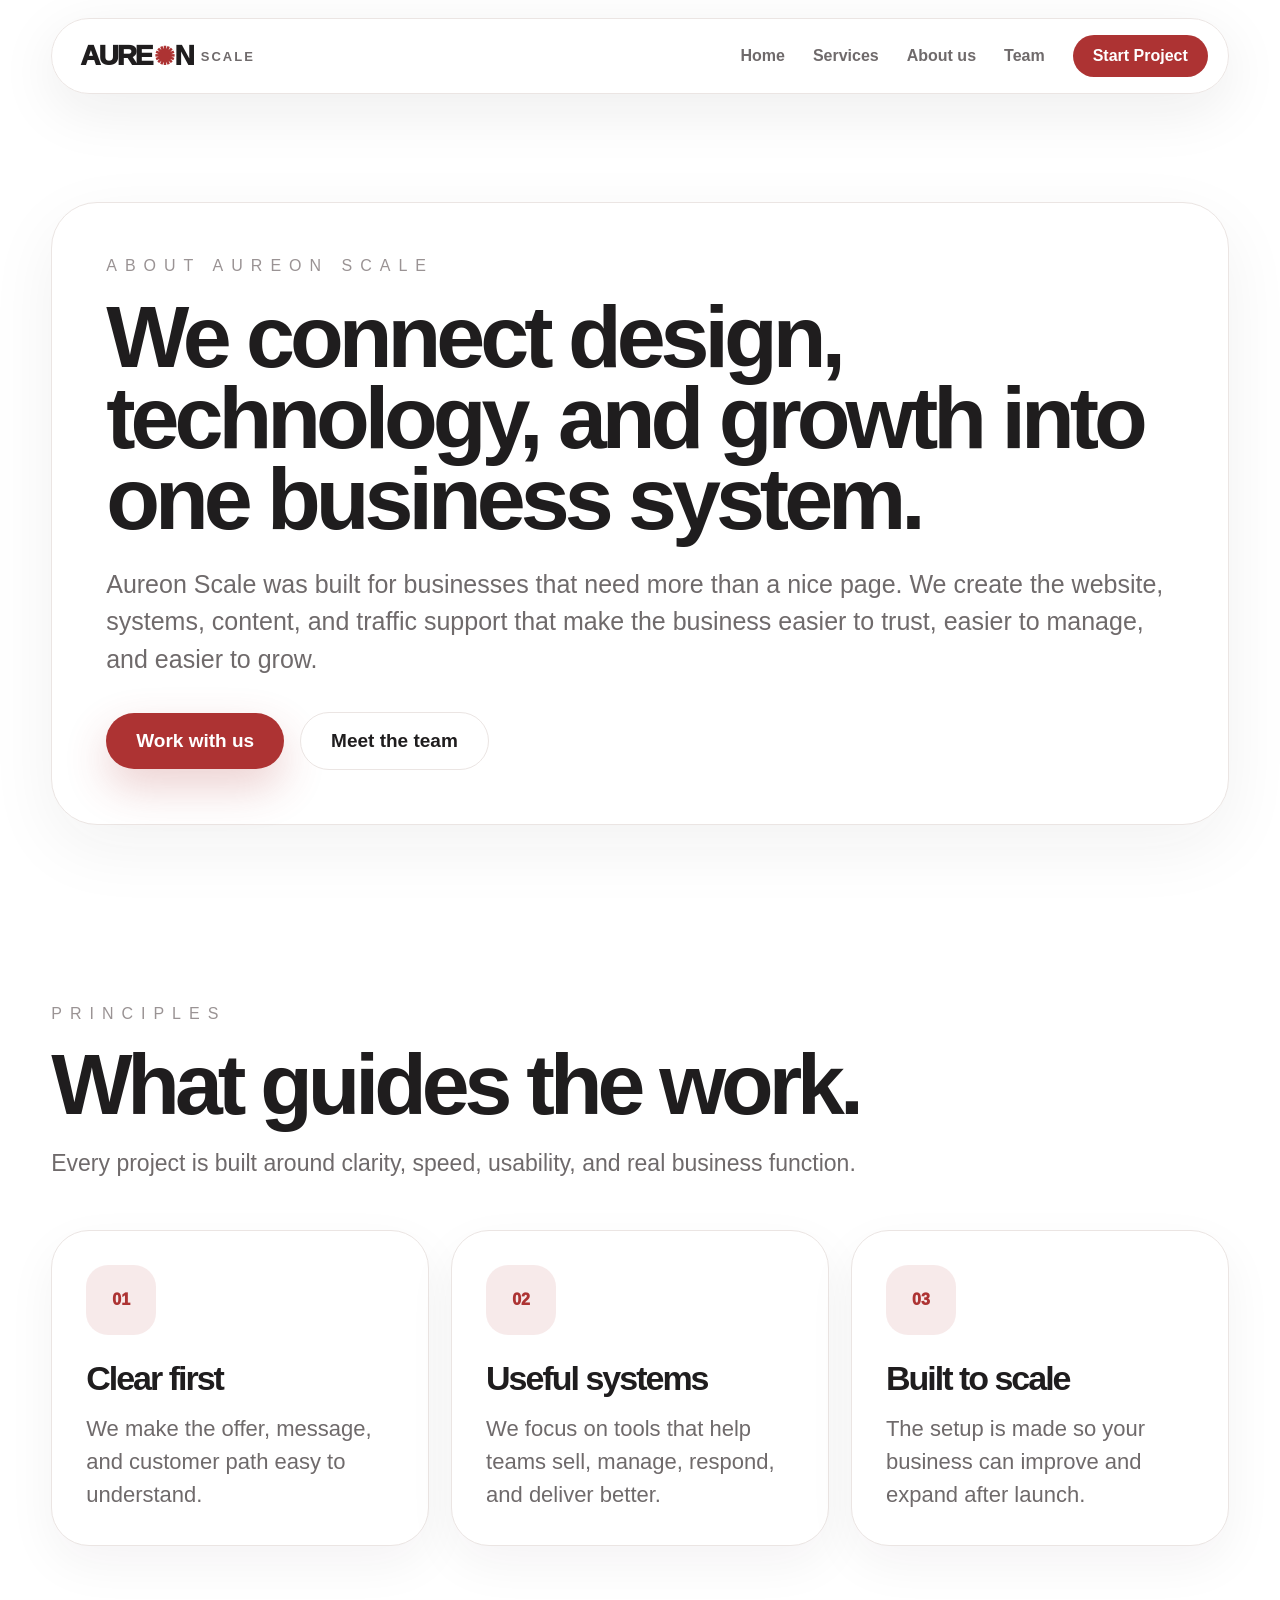
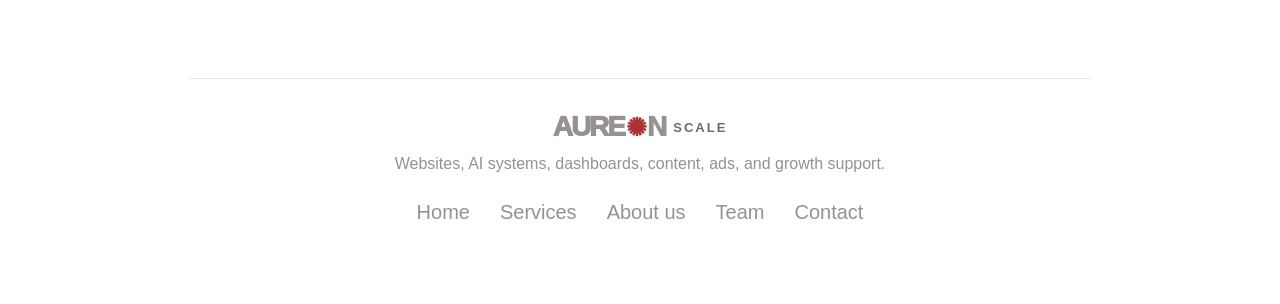
==== commit 4d47bea5: "Revise About page content and styling Updated the About page with new content and styles." ====
--- a/about.html
+++ b/about.html
@@ -1,565 +1,11 @@
 <!DOCTYPE html>
 <html lang="en">
 <head>
-  <meta charset="UTF-8" />
-  <meta name="viewport" content="width=device-width, initial-scale=1.0" />
-  <title>Aureon Scale | Contact</title>
-
-  <style>
-    :root {
-      --black: #1f1d1e;
-      --red: #AD3333;
-      --white: #ffffff;
-      --soft: #fbfafa;
-      --gray: #6f6a6b;
-      --line: #e9e3e1;
-      --dark: #171515;
-      --dark-2: #252222;
-      --shadow: 0 28px 90px rgba(31, 29, 30, 0.14);
-    }
-
-    * {
-      margin: 0;
-      padding: 0;
-      box-sizing: border-box;
-      font-family: Arial, Helvetica, sans-serif;
-    }
-
-    html {
-      scroll-behavior: smooth;
-    }
-
-    body {
-      background: #ffffff;
-      color: var(--black);
-      overflow-x: hidden;
-    }
-
-    a {
-      color: inherit;
-      text-decoration: none;
-    }
-
-    button,
-    input,
-    textarea {
-      font-family: inherit;
-    }
-
-    .container {
-      width: 92%;
-      max-width: 1180px;
-      margin: auto;
-    }
-
-    header {
-      position: sticky;
-      top: 0;
-      z-index: 1000;
-      padding: 18px 0;
-      background: rgba(255, 255, 255, 0.80);
-      backdrop-filter: blur(20px);
-    }
-
-    .nav {
-      background: rgba(255, 255, 255, 0.96);
-      border: 1px solid var(--line);
-      border-radius: 999px;
-      padding: 16px 20px 16px 28px;
-      display: flex;
-      align-items: center;
-      justify-content: space-between;
-      box-shadow: 0 16px 60px rgba(31, 29, 30, 0.08);
-    }
-
-    .logo {
-      font-weight: 950;
-      font-size: 28px;
-      letter-spacing: -2px;
-      display: inline-flex;
-      align-items: center;
-      gap: 2px;
-      line-height: 1;
-    }
-
-    .logo .mark {
-      color: var(--red);
-      font-size: 25px;
-      margin: 0 1px;
-    }
-
-    .logo small {
-      font-size: 13px;
-      letter-spacing: 2px;
-      margin-left: 8px;
-      color: var(--gray);
-      font-weight: 800;
-    }
-
-    .desktop-links {
-      display: flex;
-      align-items: center;
-      gap: 28px;
-      color: var(--gray);
-      font-weight: 700;
-    }
-
-    .desktop-links a:hover {
-      color: var(--black);
-    }
-
-    .nav-cta {
-      background: var(--red);
-      color: white !important;
-      padding: 12px 20px;
-      border-radius: 999px;
-      font-weight: 900;
-    }
-
-    .menu-btn {
-      width: 62px;
-      height: 62px;
-      border-radius: 22px;
-      border: 1px solid var(--line);
-      background: white;
-      display: none;
-      align-items: center;
-      justify-content: center;
-      cursor: pointer;
-      box-shadow: 0 12px 35px rgba(31, 29, 30, 0.08);
-    }
-
-    .menu-lines {
-      width: 30px;
-      height: 22px;
-      display: flex;
-      flex-direction: column;
-      justify-content: space-between;
-    }
-
-    .menu-lines span {
-      height: 4px;
-      background: var(--black);
-      border-radius: 999px;
-    }
-
-    .mobile-menu {
-      position: fixed;
-      inset: 0;
-      z-index: 3000;
-      background: rgba(31, 29, 30, 0.22);
-      backdrop-filter: blur(18px);
-      display: none;
-      align-items: center;
-      justify-content: center;
-      padding: 24px;
-    }
-
-    .mobile-menu.active {
-      display: flex;
-    }
-
-    .menu-card {
-      width: 100%;
-      max-width: 620px;
-      min-height: 590px;
-      background: rgba(255, 255, 255, 0.97);
-      border: 1px solid var(--line);
-      border-radius: 44px;
-      padding: 42px;
-      box-shadow: var(--shadow);
-    }
-
-    .menu-top {
-      display: flex;
-      align-items: center;
-      justify-content: space-between;
-      margin-bottom: 68px;
-    }
-
-    .close-btn {
-      border: none;
-      background: transparent;
-      font-size: 48px;
-      cursor: pointer;
-      color: var(--black);
-      line-height: 1;
-    }
-
-    .mobile-links {
-      display: grid;
-      gap: 20px;
-      border-left: 4px solid rgba(173, 51, 51, 0.32);
-      padding-left: 34px;
-    }
-
-    .mobile-links a {
-      font-size: clamp(48px, 12vw, 82px);
-      line-height: 0.92;
-      font-weight: 950;
-      letter-spacing: -4px;
-    }
-
-    .contact-wrap {
-      width: 94%;
-      max-width: 1180px;
-      margin: 34px auto 70px;
-    }
-
-    .contact-shell {
-      background:
-        radial-gradient(circle at top right, rgba(173, 51, 51, 0.16), transparent 32%),
-        linear-gradient(160deg, #191616, #211d1e);
-      color: white;
-      border-radius: 54px;
-      padding: 62px;
-      box-shadow: var(--shadow);
-    }
-
-    .label {
-      color: #908a8b;
-      letter-spacing: 8px;
-      text-transform: uppercase;
-      font-size: 16px;
-      margin-bottom: 26px;
-    }
-
-    h1 {
-      max-width: 900px;
-      font-size: clamp(54px, 9vw, 100px);
-      line-height: 0.88;
-      letter-spacing: -6px;
-      font-weight: 950;
-    }
-
-    h1 em {
-      font-family: Georgia, serif;
-      font-weight: 400;
-      color: #d8d3d4;
-    }
-
-    .intro {
-      max-width: 880px;
-      color: #bdb7b8;
-      font-size: clamp(22px, 3.2vw, 31px);
-      line-height: 1.48;
-      margin: 34px 0 42px;
-    }
-
-    .check-list {
-      display: grid;
-      gap: 18px;
-      margin-bottom: 52px;
-    }
-
-    .check-item {
-      display: grid;
-      grid-template-columns: 32px 1fr;
-      gap: 16px;
-      color: #aaa4a5;
-      font-size: clamp(20px, 3vw, 25px);
-      line-height: 1.35;
-    }
-
-    .check {
-      color: var(--red);
-      font-size: 28px;
-      line-height: 1;
-    }
-
-    .form {
-      display: grid;
-      gap: 30px;
-    }
-
-    label {
-      display: grid;
-      gap: 12px;
-      color: #d6d0d1;
-      font-size: 23px;
-    }
-
-    input,
-    textarea {
-      width: 100%;
-      background: rgba(255, 255, 255, 0.07);
-      border: 1px solid rgba(255, 255, 255, 0.14);
-      border-radius: 24px;
-      color: white;
-      padding: 23px 25px;
-      font-size: 24px;
-      outline: none;
-    }
-
-    input:focus,
-    textarea:focus {
-      border-color: rgba(173, 51, 51, 0.75);
-      box-shadow: 0 0 0 4px rgba(173, 51, 51, 0.16);
-    }
-
-    textarea {
-      min-height: 190px;
-      resize: vertical;
-    }
-
-    input::placeholder,
-    textarea::placeholder {
-      color: rgba(255, 255, 255, 0.28);
-    }
-
-    .chips-title {
-      color: #d6d0d1;
-      font-size: 23px;
-      margin-bottom: 16px;
-    }
-
-    .chips {
-      display: flex;
-      flex-wrap: wrap;
-      gap: 14px;
-    }
-
-    .chip {
-      display: inline-flex;
-      align-items: center;
-      gap: 12px;
-      background: rgba(255, 255, 255, 0.07);
-      border: 1px solid rgba(255, 255, 255, 0.13);
-      color: #d0cbcc;
-      border-radius: 999px;
-      padding: 15px 22px;
-      font-size: 21px;
-      cursor: pointer;
-      transition: 0.2s ease;
-    }
-
-    .chip input {
-      display: none;
-    }
-
-    .chip span {
-      width: 28px;
-      height: 28px;
-      border-radius: 50%;
-      background: rgba(255, 255, 255, 0.08);
-      display: grid;
-      place-items: center;
-      font-size: 15px;
-    }
-
-    .chip:has(input:checked) {
-      background: var(--red);
-      color: white;
-      border-color: var(--red);
-      box-shadow: 0 18px 40px rgba(173, 51, 51, 0.22);
-    }
-
-    .note {
-      color: #8f898a;
-      font-size: 22px;
-      line-height: 1.45;
-    }
-
-    .submit-btn {
-      width: 100%;
-      background: var(--red);
-      color: white;
-      border: none;
-      border-radius: 999px;
-      padding: 23px 28px;
-      font-size: 25px;
-      font-weight: 900;
-      cursor: pointer;
-      transition: 0.25s ease;
-      box-shadow: 0 18px 44px rgba(173, 51, 51, 0.20);
-    }
-
-    .submit-btn:hover {
-      transform: translateY(-3px);
-      background: #bf3838;
-    }
-
-    .direct-card {
-      width: 94%;
-      max-width: 1180px;
-      margin: 0 auto 80px;
-      background: white;
-      border: 1px solid var(--line);
-      border-radius: 48px;
-      padding: 56px;
-      box-shadow: 0 24px 70px rgba(31, 29, 30, 0.07);
-    }
-
-    .direct-label {
-      color: var(--red);
-      letter-spacing: 8px;
-      text-transform: uppercase;
-      font-size: 16px;
-      margin-bottom: 28px;
-    }
-
-    .direct-card h2 {
-      max-width: 760px;
-      font-size: clamp(44px, 8vw, 82px);
-      line-height: 0.92;
-      letter-spacing: -5px;
-      margin-bottom: 28px;
-    }
-
-    .direct-card p {
-      color: var(--gray);
-      font-size: clamp(22px, 3vw, 30px);
-      line-height: 1.5;
-      max-width: 850px;
-      margin-bottom: 36px;
-    }
-
-    .direct-buttons {
-      display: flex;
-      gap: 18px;
-      flex-wrap: wrap;
-    }
-
-    .direct-btn {
-      display: inline-flex;
-      align-items: center;
-      justify-content: center;
-      background: var(--red);
-      color: white;
-      padding: 18px 34px;
-      border-radius: 999px;
-      font-size: 22px;
-      font-weight: 900;
-      min-width: 190px;
-    }
-
-    footer {
-      padding: 42px 0 80px;
-      text-align: center;
-      color: #979191;
-    }
-
-    .footer-line {
-      max-width: 900px;
-      margin: 0 auto 34px;
-      border-top: 1px solid var(--line);
-    }
-
-    .footer-logo {
-      justify-content: center;
-      margin-bottom: 14px;
-    }
-
-    .footer-links {
-      display: flex;
-      justify-content: center;
-      gap: 30px;
-      flex-wrap: wrap;
-      margin-top: 28px;
-      font-size: 20px;
-    }
-
-    .footer-small {
-      letter-spacing: 7px;
-      text-transform: uppercase;
-      margin-top: 28px;
-      color: #aaa4a5;
-    }
-
-    @media (max-width: 900px) {
-      .desktop-links {
-        display: none;
-      }
-
-      .menu-btn {
-        display: flex;
-      }
-    }
-
-    @media (max-width: 620px) {
-      .container {
-        width: 92%;
-      }
-
-      header {
-        padding: 16px 0;
-      }
-
-      .nav {
-        padding: 14px 15px 14px 22px;
-      }
-
-      .logo {
-        font-size: 25px;
-      }
-
-      .logo small {
-        display: none;
-      }
-
-      .menu-btn {
-        width: 58px;
-        height: 58px;
-        border-radius: 20px;
-      }
-
-      .contact-wrap {
-        width: 92%;
-        margin-top: 28px;
-      }
-
-      .contact-shell {
-        padding: 34px;
-        border-radius: 36px;
-      }
-
-      h1 {
-        letter-spacing: -4px;
-      }
-
-      .intro {
-        font-size: 22px;
-      }
-
-      .check-item {
-        font-size: 20px;
-      }
-
-      input,
-      textarea {
-        font-size: 21px;
-      }
-
-      .chip {
-        font-size: 20px;
-      }
-
-      .direct-card {
-        width: 92%;
-        padding: 34px;
-        border-radius: 36px;
-      }
-
-      .direct-card h2 {
-        letter-spacing: -3px;
-      }
-
-      .direct-btn {
-        width: 100%;
-      }
-
-      .menu-card {
-        min-height: 560px;
-        padding: 34px;
-      }
-
-      .mobile-links {
-        padding-left: 24px;
-      }
-    }
-  </style>
+  <meta charset="UTF-8">
+  <meta name="viewport" content="width=device-width, initial-scale=1.0">
+  <title>Aureon Scale | About</title>
+  <link rel="stylesheet" href="style.css">
 </head>
-
 <body>
 
 <header>
@@ -572,10 +18,10 @@
         <a href="services.html">Services</a>
         <a href="about.html">About us</a>
         <a href="team.html">Team</a>
-        <a href="contact.html" class="nav-cta">Get Started</a>
+        <a href="contact.html" class="nav-cta">Start Project</a>
       </nav>
 
-      <button class="menu-btn" onclick="openMenu()" aria-label="Open menu">
+      <button class="menu-btn" onclick="openMenu()">
         <div class="menu-lines"><span></span><span></span><span></span></div>
       </button>
     </div>
@@ -588,7 +34,6 @@
       <a href="index.html" class="logo">AURE<span class="mark">✺</span>N</a>
       <button class="close-btn" onclick="closeMenu()">×</button>
     </div>
-
     <nav class="mobile-links">
       <a href="index.html">Home</a>
       <a href="services.html">Services</a>
@@ -600,133 +45,57 @@
 </div>
 
 <main>
+  <section class="section">
+    <div class="container">
+      <div class="white-box">
+        <div class="label">About Aureon Scale</div>
+        <h2>We connect design, technology, and growth into one business system.</h2>
+        <p>Aureon Scale was built for businesses that need more than a nice page. We create the website, systems, content, and traffic support that make the business easier to trust, easier to manage, and easier to grow.</p>
 
-  <section class="contact-wrap">
-    <div class="contact-shell">
-      <div class="label">Request a consultation</div>
-
-      <h1>Let’s build <em>what</em> your business needs.</h1>
-
-      <p class="intro">
-        Tell us what you are trying to launch, improve, or automate. We will help map the right
-        website, AI system, dashboard, content, or growth setup around your business.
-      </p>
-
-      <div class="check-list">
-        <div class="check-item">
-          <div class="check">✓</div>
-          <div>Websites structured for trust, leads, bookings, and sales.</div>
-        </div>
-
-        <div class="check-item">
-          <div class="check">✓</div>
-          <div>AI agents and automations built around your workflow.</div>
-        </div>
-
-        <div class="check-item">
-          <div class="check">✓</div>
-          <div>Dashboards and internal tools connected to your operations.</div>
-        </div>
-
-        <div class="check-item">
-          <div class="check">✓</div>
-          <div>Content and paid ad support to keep growth moving.</div>
+        <div class="buttons" style="margin-top:34px;">
+          <a href="contact.html" class="btn btn-red">Work with us</a>
+          <a href="team.html" class="btn btn-white">Meet the team</a>
         </div>
       </div>
-
-      <form class="form" onsubmit="sendContact(event)">
-        <label>
-          Name
-          <input id="name" type="text" placeholder="Your name" required>
-        </label>
-
-        <label>
-          Email
-          <input id="email" type="email" placeholder="you@example.com" required>
-        </label>
-
-        <label>
-          Business name
-          <input id="business" type="text" placeholder="Business or brand">
-        </label>
-
-        <label>
-          What matters most right now?
-          <input id="goal" type="text" placeholder="More leads, better systems, launch, automation">
-        </label>
-
-        <div>
-          <div class="chips-title">Which services do you want help with?</div>
-
-          <div class="chips">
-            <label class="chip">
-              <input type="checkbox" value="Websites">
-              <span>✓</span>
-              Websites
-            </label>
-
-            <label class="chip">
-              <input type="checkbox" value="AI agents">
-              <span>✓</span>
-              AI agents
-            </label>
-
-            <label class="chip">
-              <input type="checkbox" value="Admin dashboards">
-              <span>✓</span>
-              Admin dashboards
-            </label>
-
-            <label class="chip">
-              <input type="checkbox" value="Marketing & growth">
-              <span>✓</span>
-              Marketing & growth
-            </label>
-          </div>
-        </div>
-
-        <label>
-          Tell us what you need
-          <textarea id="message" placeholder="What are you trying to launch, improve, or automate?"></textarea>
-        </label>
-
-        <p class="note">
-          Pick the services that fit, send the details, and we will review the best next step for your business.
-        </p>
-
-        <button class="submit-btn" type="submit">Request consultation</button>
-      </form>
     </div>
   </section>
 
-  <section class="direct-card">
-    <div class="direct-label">Direct contact</div>
+  <section class="section">
+    <div class="container">
+      <div class="section-head">
+        <div class="label">Principles</div>
+        <h2>What guides the work.</h2>
+        <p>Every project is built around clarity, speed, usability, and real business function.</p>
+      </div>
 
-    <h2>Prefer to connect directly?</h2>
+      <div class="cards-grid">
+        <div class="card">
+          <div class="icon">01</div>
+          <h3>Clear first</h3>
+          <p>We make the offer, message, and customer path easy to understand.</p>
+        </div>
 
-    <p>
-      Call or email us directly for a quicker conversation about your project, website, system,
-      automation, or next step.
-    </p>
+        <div class="card">
+          <div class="icon">02</div>
+          <h3>Useful systems</h3>
+          <p>We focus on tools that help teams sell, manage, respond, and deliver better.</p>
+        </div>
 
-    <div class="direct-buttons">
-      <a href="tel:+10000000000" class="direct-btn">Call Us</a>
-      <a href="mailto:sohail.qaderi007@gmail.com" class="direct-btn">Email Us</a>
+        <div class="card">
+          <div class="icon">03</div>
+          <h3>Built to scale</h3>
+          <p>The setup is made so your business can improve and expand after launch.</p>
+        </div>
+      </div>
     </div>
   </section>
-
 </main>
 
 <footer>
   <div class="container">
     <div class="footer-line"></div>
-
     <div class="logo footer-logo">AURE<span class="mark">✺</span>N<small>SCALE</small></div>
-
     <p>Websites, AI systems, dashboards, content, ads, and growth support.</p>
-
-    <div class="footer-small">All rights reserved.</div>
-
     <div class="footer-links">
       <a href="index.html">Home</a>
       <a href="services.html">Services</a>
@@ -734,53 +103,12 @@
       <a href="team.html">Team</a>
       <a href="contact.html">Contact</a>
     </div>
-
-    <div style="margin-top:42px;">
-      <a href="index.html">Privacy Policy</a>
-      <span style="margin:0 10px;">-</span>
-      <a href="index.html">Terms & Conditions</a>
-    </div>
   </div>
 </footer>
 
 <script>
-function openMenu() {
-  document.getElementById("mobileMenu").classList.add("active");
-  document.body.style.overflow = "hidden";
-}
-
-function closeMenu() {
-  document.getElementById("mobileMenu").classList.remove("active");
-  document.body.style.overflow = "auto";
-}
-
-function sendContact(event) {
-  event.preventDefault();
-
-  const name = document.getElementById("name").value;
-  const email = document.getElementById("email").value;
-  const business = document.getElementById("business").value;
-  const goal = document.getElementById("goal").value;
-  const message = document.getElementById("message").value;
-
-  const selected = Array.from(document.querySelectorAll(".chip input:checked"))
-    .map(function(input) {
-      return input.value;
-    })
-    .join(", ");
-
-  const subject = encodeURIComponent("New Aureon Scale Consultation Request");
-  const body = encodeURIComponent(
-    "Name: " + name + "\n" +
-    "Email: " + email + "\n" +
-    "Business: " + business + "\n" +
-    "Goal: " + goal + "\n" +
-    "Services: " + selected + "\n\n" +
-    "Message:\n" + message
-  );
-
-  window.location.href = "mailto:sohail.qaderi007@gmail.com?subject=" + subject + "&body=" + body;
-}
+function openMenu(){document.getElementById("mobileMenu").classList.add("active")}
+function closeMenu(){document.getElementById("mobileMenu").classList.remove("active")}
 </script>
 
 </body>
--- a/style.css
+++ b/style.css
@@ -0,0 +1,873 @@
+:root {
+  --black: #1f1d1e;
+  --red: #AD3333;
+  --white: #ffffff;
+  --soft: #f8f6f5;
+  --gray: #6f6a6b;
+  --light: #ebe5e3;
+  --dark: #151313;
+  --dark2: #242020;
+  --shadow: 0 28px 90px rgba(31, 29, 30, 0.14);
+  --radius: 34px;
+}
+
+* {
+  margin: 0;
+  padding: 0;
+  box-sizing: border-box;
+  font-family: Arial, Helvetica, sans-serif;
+}
+
+html {
+  scroll-behavior: smooth;
+}
+
+body {
+  background: #ffffff;
+  color: var(--black);
+  overflow-x: hidden;
+}
+
+body.grid-bg {
+  background:
+    radial-gradient(circle at 18px 18px, rgba(173, 51, 51, 0.08) 1px, transparent 1px),
+    #ffffff;
+  background-size: 34px 34px;
+}
+
+a {
+  color: inherit;
+  text-decoration: none;
+}
+
+button,
+input,
+textarea {
+  font-family: inherit;
+}
+
+.container {
+  width: 92%;
+  max-width: 1180px;
+  margin: auto;
+}
+
+header {
+  position: sticky;
+  top: 0;
+  z-index: 1000;
+  padding: 18px 0;
+  background: rgba(255, 255, 255, 0.82);
+  backdrop-filter: blur(20px);
+}
+
+.nav {
+  background: rgba(255, 255, 255, 0.96);
+  border: 1px solid var(--light);
+  border-radius: 999px;
+  padding: 16px 20px 16px 28px;
+  display: flex;
+  align-items: center;
+  justify-content: space-between;
+  box-shadow: 0 16px 60px rgba(31, 29, 30, 0.08);
+}
+
+.logo {
+  font-weight: 950;
+  font-size: 28px;
+  letter-spacing: -2px;
+  display: inline-flex;
+  align-items: center;
+  line-height: 1;
+}
+
+.logo .mark {
+  color: var(--red);
+  font-size: 25px;
+  margin: 0 2px;
+}
+
+.logo small {
+  font-size: 13px;
+  letter-spacing: 2px;
+  margin-left: 8px;
+  color: var(--gray);
+  font-weight: 800;
+}
+
+.desktop-links {
+  display: flex;
+  align-items: center;
+  gap: 28px;
+  color: var(--gray);
+  font-weight: 700;
+}
+
+.desktop-links a:hover {
+  color: var(--black);
+}
+
+.nav-cta {
+  background: var(--red);
+  color: white !important;
+  padding: 12px 20px;
+  border-radius: 999px;
+  font-weight: 900;
+}
+
+.menu-btn {
+  width: 62px;
+  height: 62px;
+  border-radius: 22px;
+  border: 1px solid var(--light);
+  background: white;
+  display: none;
+  align-items: center;
+  justify-content: center;
+  cursor: pointer;
+  box-shadow: 0 12px 35px rgba(31, 29, 30, 0.08);
+}
+
+.menu-lines {
+  width: 30px;
+  height: 22px;
+  display: flex;
+  flex-direction: column;
+  justify-content: space-between;
+}
+
+.menu-lines span {
+  height: 4px;
+  background: var(--black);
+  border-radius: 999px;
+}
+
+.mobile-menu {
+  position: fixed;
+  inset: 0;
+  z-index: 3000;
+  background: rgba(31, 29, 30, 0.22);
+  backdrop-filter: blur(18px);
+  display: none;
+  align-items: center;
+  justify-content: center;
+  padding: 24px;
+}
+
+.mobile-menu.active {
+  display: flex;
+}
+
+.menu-card {
+  width: 100%;
+  max-width: 620px;
+  min-height: 590px;
+  background: rgba(255, 255, 255, 0.97);
+  border: 1px solid var(--light);
+  border-radius: 44px;
+  padding: 42px;
+  box-shadow: var(--shadow);
+}
+
+.menu-top {
+  display: flex;
+  align-items: center;
+  justify-content: space-between;
+  margin-bottom: 68px;
+}
+
+.close-btn {
+  border: none;
+  background: transparent;
+  font-size: 48px;
+  cursor: pointer;
+  color: var(--black);
+  line-height: 1;
+}
+
+.mobile-links {
+  display: grid;
+  gap: 20px;
+  border-left: 4px solid rgba(173, 51, 51, 0.32);
+  padding-left: 34px;
+}
+
+.mobile-links a {
+  font-size: clamp(48px, 12vw, 82px);
+  line-height: 0.92;
+  font-weight: 950;
+  letter-spacing: -4px;
+}
+
+.page-hero {
+  padding: 78px 0 84px;
+}
+
+.hero-grid {
+  display: grid;
+  grid-template-columns: 1.05fr 0.95fr;
+  gap: 42px;
+  align-items: center;
+}
+
+.eyebrow {
+  display: inline-flex;
+  align-items: center;
+  gap: 10px;
+  padding: 12px 18px;
+  border: 1px solid var(--light);
+  background: white;
+  border-radius: 999px;
+  color: var(--gray);
+  font-weight: 800;
+  margin-bottom: 26px;
+}
+
+.dot {
+  width: 9px;
+  height: 9px;
+  border-radius: 50%;
+  background: var(--red);
+}
+
+h1 {
+  font-size: clamp(54px, 9vw, 112px);
+  line-height: 0.88;
+  letter-spacing: -6px;
+  font-weight: 950;
+}
+
+h1 em,
+h2 em {
+  font-family: Georgia, serif;
+  font-weight: 400;
+  color: var(--red);
+}
+
+.hero-text {
+  color: var(--gray);
+  font-size: clamp(21px, 3vw, 30px);
+  line-height: 1.48;
+  margin: 30px 0 36px;
+  max-width: 780px;
+}
+
+.buttons {
+  display: flex;
+  gap: 16px;
+  flex-wrap: wrap;
+  align-items: center;
+}
+
+.btn {
+  display: inline-flex;
+  align-items: center;
+  justify-content: center;
+  padding: 17px 30px;
+  border-radius: 999px;
+  font-weight: 900;
+  font-size: 19px;
+  transition: 0.22s ease;
+  border: none;
+  cursor: pointer;
+}
+
+.btn:hover {
+  transform: translateY(-3px);
+}
+
+.btn-red {
+  background: var(--red);
+  color: white;
+  box-shadow: 0 18px 44px rgba(173, 51, 51, 0.23);
+}
+
+.btn-white {
+  background: white;
+  border: 1px solid var(--light);
+  color: var(--black);
+}
+
+.command-card {
+  background:
+    radial-gradient(circle at top right, rgba(173, 51, 51, 0.22), transparent 34%),
+    linear-gradient(150deg, #181515, #242020);
+  color: white;
+  border-radius: 44px;
+  padding: 34px;
+  box-shadow: var(--shadow);
+}
+
+.command-top {
+  display: flex;
+  justify-content: space-between;
+  gap: 14px;
+  align-items: center;
+  margin-bottom: 28px;
+}
+
+.status {
+  display: inline-flex;
+  align-items: center;
+  gap: 9px;
+  color: #c9c2c3;
+  font-size: 14px;
+  letter-spacing: 2px;
+  text-transform: uppercase;
+}
+
+.status span {
+  width: 9px;
+  height: 9px;
+  background: var(--red);
+  border-radius: 50%;
+  box-shadow: 0 0 18px rgba(173, 51, 51, 0.8);
+}
+
+.command-title {
+  font-size: 40px;
+  line-height: 1;
+  letter-spacing: -2px;
+  margin-bottom: 26px;
+}
+
+.metric-grid {
+  display: grid;
+  grid-template-columns: 1fr 1fr;
+  gap: 14px;
+}
+
+.metric {
+  background: rgba(255, 255, 255, 0.07);
+  border: 1px solid rgba(255, 255, 255, 0.10);
+  border-radius: 22px;
+  padding: 20px;
+}
+
+.metric strong {
+  display: block;
+  font-size: 28px;
+  color: white;
+  margin-bottom: 6px;
+}
+
+.metric p {
+  color: #bdb7b8;
+  line-height: 1.4;
+}
+
+.pipeline {
+  margin-top: 22px;
+  display: grid;
+  gap: 12px;
+}
+
+.pipe-row {
+  display: grid;
+  grid-template-columns: 34px 1fr auto;
+  align-items: center;
+  gap: 12px;
+  background: white;
+  color: var(--black);
+  padding: 16px;
+  border-radius: 999px;
+}
+
+.pipe-num {
+  width: 34px;
+  height: 34px;
+  background: rgba(173, 51, 51, 0.12);
+  color: var(--red);
+  border-radius: 50%;
+  display: grid;
+  place-items: center;
+  font-weight: 900;
+}
+
+.pipe-tag {
+  color: var(--gray);
+  font-size: 14px;
+}
+
+.section {
+  padding: 90px 0;
+}
+
+.section-head {
+  max-width: 850px;
+  margin-bottom: 48px;
+}
+
+.section-head.center {
+  text-align: center;
+  margin-left: auto;
+  margin-right: auto;
+}
+
+.label {
+  color: #9a9394;
+  letter-spacing: 8px;
+  text-transform: uppercase;
+  font-size: 16px;
+  margin-bottom: 22px;
+}
+
+.section-head h2 {
+  font-size: clamp(44px, 8vw, 86px);
+  line-height: 0.92;
+  letter-spacing: -5px;
+  margin-bottom: 22px;
+}
+
+.section-head p {
+  color: var(--gray);
+  font-size: 23px;
+  line-height: 1.55;
+}
+
+.cards-grid {
+  display: grid;
+  grid-template-columns: repeat(3, 1fr);
+  gap: 22px;
+}
+
+.card {
+  background: white;
+  border: 1px solid var(--light);
+  border-radius: 38px;
+  padding: 34px;
+  box-shadow: 0 18px 50px rgba(31, 29, 30, 0.05);
+}
+
+.icon {
+  width: 70px;
+  height: 70px;
+  border-radius: 22px;
+  background: rgba(173, 51, 51, 0.10);
+  color: var(--red);
+  display: grid;
+  place-items: center;
+  font-weight: 950;
+  margin-bottom: 24px;
+}
+
+.card h3 {
+  font-size: 34px;
+  letter-spacing: -2px;
+  margin-bottom: 14px;
+}
+
+.card p {
+  color: var(--gray);
+  font-size: 22px;
+  line-height: 1.5;
+}
+
+.dark-band {
+  width: 94%;
+  max-width: 1320px;
+  margin: 0 auto;
+  background:
+    radial-gradient(circle at top right, rgba(173, 51, 51, 0.15), transparent 30%),
+    var(--dark);
+  color: white;
+  border-radius: 54px;
+  padding: 82px 0;
+  box-shadow: var(--shadow);
+}
+
+.dark-band .section-head p {
+  color: #bdb7b8;
+}
+
+.system-stack {
+  display: grid;
+  gap: 18px;
+}
+
+.system-row {
+  background: white;
+  color: var(--black);
+  border-radius: 34px;
+  padding: 30px;
+  display: grid;
+  grid-template-columns: 80px 1fr;
+  gap: 24px;
+  align-items: start;
+}
+
+.system-num {
+  width: 70px;
+  height: 70px;
+  background: rgba(173, 51, 51, 0.10);
+  color: var(--red);
+  border-radius: 22px;
+  display: grid;
+  place-items: center;
+  font-weight: 950;
+  font-size: 22px;
+}
+
+.system-row h3 {
+  font-size: 40px;
+  line-height: 0.95;
+  letter-spacing: -2px;
+  margin-bottom: 12px;
+}
+
+.system-row p {
+  color: var(--gray);
+  font-size: 22px;
+  line-height: 1.45;
+}
+
+.split {
+  display: grid;
+  grid-template-columns: 1fr 1fr;
+  gap: 24px;
+}
+
+.white-box {
+  background: white;
+  border: 1px solid var(--light);
+  border-radius: 46px;
+  padding: 54px;
+  box-shadow: 0 22px 70px rgba(31, 29, 30, 0.06);
+}
+
+.white-box h2 {
+  font-size: clamp(46px, 8vw, 88px);
+  line-height: 0.92;
+  letter-spacing: -5px;
+  margin-bottom: 26px;
+}
+
+.white-box p {
+  color: var(--gray);
+  font-size: 25px;
+  line-height: 1.5;
+}
+
+.team-img {
+  height: 320px;
+  background: rgba(173, 51, 51, 0.08);
+  border-radius: 30px;
+  display: grid;
+  place-items: center;
+  font-size: 58px;
+  font-weight: 950;
+  color: var(--red);
+  margin-bottom: 22px;
+}
+
+.contact-shell {
+  width: 94%;
+  max-width: 1050px;
+  margin: 40px auto 70px;
+  background:
+    radial-gradient(circle at top right, rgba(173, 51, 51, 0.15), transparent 32%),
+    linear-gradient(160deg, #191616, #211d1e);
+  color: white;
+  border-radius: 54px;
+  padding: 60px;
+  box-shadow: var(--shadow);
+}
+
+.contact-shell h1 {
+  color: white;
+}
+
+.contact-shell h1 em {
+  color: #d8d3d4;
+}
+
+.contact-intro {
+  color: #bdb7b8;
+  font-size: clamp(22px, 3vw, 30px);
+  line-height: 1.48;
+  margin: 34px 0 42px;
+}
+
+.check-list {
+  display: grid;
+  gap: 16px;
+  margin-bottom: 48px;
+}
+
+.check-item {
+  display: grid;
+  grid-template-columns: 32px 1fr;
+  gap: 16px;
+  color: #aaa4a5;
+  font-size: 22px;
+  line-height: 1.4;
+}
+
+.check {
+  color: var(--red);
+  font-size: 28px;
+}
+
+.form {
+  display: grid;
+  gap: 28px;
+}
+
+label {
+  display: grid;
+  gap: 12px;
+  color: #d6d0d1;
+  font-size: 22px;
+}
+
+input,
+textarea {
+  width: 100%;
+  background: rgba(255, 255, 255, 0.07);
+  border: 1px solid rgba(255, 255, 255, 0.14);
+  border-radius: 24px;
+  color: white;
+  padding: 23px 25px;
+  font-size: 23px;
+  outline: none;
+}
+
+textarea {
+  min-height: 180px;
+  resize: vertical;
+}
+
+input::placeholder,
+textarea::placeholder {
+  color: rgba(255, 255, 255, 0.28);
+}
+
+.chips {
+  display: flex;
+  flex-wrap: wrap;
+  gap: 14px;
+}
+
+.chip {
+  display: inline-flex;
+  align-items: center;
+  gap: 12px;
+  background: rgba(255, 255, 255, 0.07);
+  border: 1px solid rgba(255, 255, 255, 0.13);
+  color: #d0cbcc;
+  border-radius: 999px;
+  padding: 15px 22px;
+  font-size: 20px;
+  cursor: pointer;
+}
+
+.chip input {
+  display: none;
+}
+
+.chip span {
+  width: 28px;
+  height: 28px;
+  border-radius: 50%;
+  background: rgba(255, 255, 255, 0.08);
+  display: grid;
+  place-items: center;
+}
+
+.chip:has(input:checked) {
+  background: var(--red);
+  color: white;
+  border-color: var(--red);
+}
+
+.submit-btn {
+  width: 100%;
+  background: var(--red);
+  color: white;
+  border: none;
+  border-radius: 999px;
+  padding: 23px;
+  font-size: 25px;
+  font-weight: 900;
+  cursor: pointer;
+}
+
+.direct-card {
+  width: 94%;
+  max-width: 1050px;
+  margin: 0 auto 80px;
+  background: white;
+  border: 1px solid var(--light);
+  border-radius: 46px;
+  padding: 54px;
+  box-shadow: 0 24px 70px rgba(31, 29, 30, 0.07);
+}
+
+.direct-card h2 {
+  font-size: clamp(44px, 8vw, 82px);
+  line-height: 0.92;
+  letter-spacing: -5px;
+  margin-bottom: 26px;
+}
+
+.direct-card p {
+  color: var(--gray);
+  font-size: 25px;
+  line-height: 1.5;
+  margin-bottom: 32px;
+}
+
+footer {
+  padding: 42px 0 80px;
+  text-align: center;
+  color: #979191;
+}
+
+.footer-line {
+  max-width: 900px;
+  margin: 0 auto 34px;
+  border-top: 1px solid var(--light);
+}
+
+.footer-logo {
+  justify-content: center;
+  margin-bottom: 14px;
+}
+
+.footer-links {
+  display: flex;
+  justify-content: center;
+  gap: 30px;
+  flex-wrap: wrap;
+  margin-top: 28px;
+  font-size: 20px;
+}
+
+@media (max-width: 900px) {
+  .desktop-links {
+    display: none;
+  }
+
+  .menu-btn {
+    display: flex;
+  }
+
+  .hero-grid,
+  .split {
+    grid-template-columns: 1fr;
+  }
+
+  .cards-grid {
+    grid-template-columns: 1fr;
+  }
+}
+
+@media (max-width: 620px) {
+  .container {
+    width: 92%;
+  }
+
+  header {
+    padding: 16px 0;
+  }
+
+  .nav {
+    padding: 14px 15px 14px 22px;
+  }
+
+  .logo {
+    font-size: 25px;
+  }
+
+  .logo small {
+    display: none;
+  }
+
+  .menu-btn {
+    width: 58px;
+    height: 58px;
+    border-radius: 20px;
+  }
+
+  h1 {
+    letter-spacing: -4px;
+    font-size: clamp(52px, 13vw, 76px);
+  }
+
+  .page-hero {
+    padding: 58px 0 70px;
+  }
+
+  .buttons {
+    flex-wrap: nowrap;
+  }
+
+  .btn {
+    flex: 1;
+    padding: 16px 20px;
+    font-size: 18px;
+  }
+
+  .command-card,
+  .white-box,
+  .contact-shell,
+  .direct-card,
+  .card {
+    padding: 34px;
+    border-radius: 34px;
+  }
+
+  .metric-grid {
+    grid-template-columns: 1fr;
+  }
+
+  .pipe-row {
+    grid-template-columns: 34px 1fr;
+  }
+
+  .pipe-tag {
+    display: none;
+  }
+
+  .dark-band {
+    width: 100%;
+    border-radius: 38px;
+    padding: 60px 0;
+  }
+
+  .system-row {
+    grid-template-columns: 1fr;
+    border-radius: 32px;
+  }
+
+  .section-head h2,
+  .white-box h2,
+  .direct-card h2 {
+    letter-spacing: -3px;
+  }
+
+  .section-head p,
+  .white-box p,
+  .card p,
+  .direct-card p {
+    font-size: 22px;
+  }
+
+  .contact-shell {
+    width: 92%;
+  }
+
+  input,
+  textarea {
+    font-size: 20px;
+  }
+
+  .menu-card {
+    min-height: 560px;
+    padding: 34px;
+  }
+
+  .mobile-links {
+    padding-left: 24px;
+  }
+}
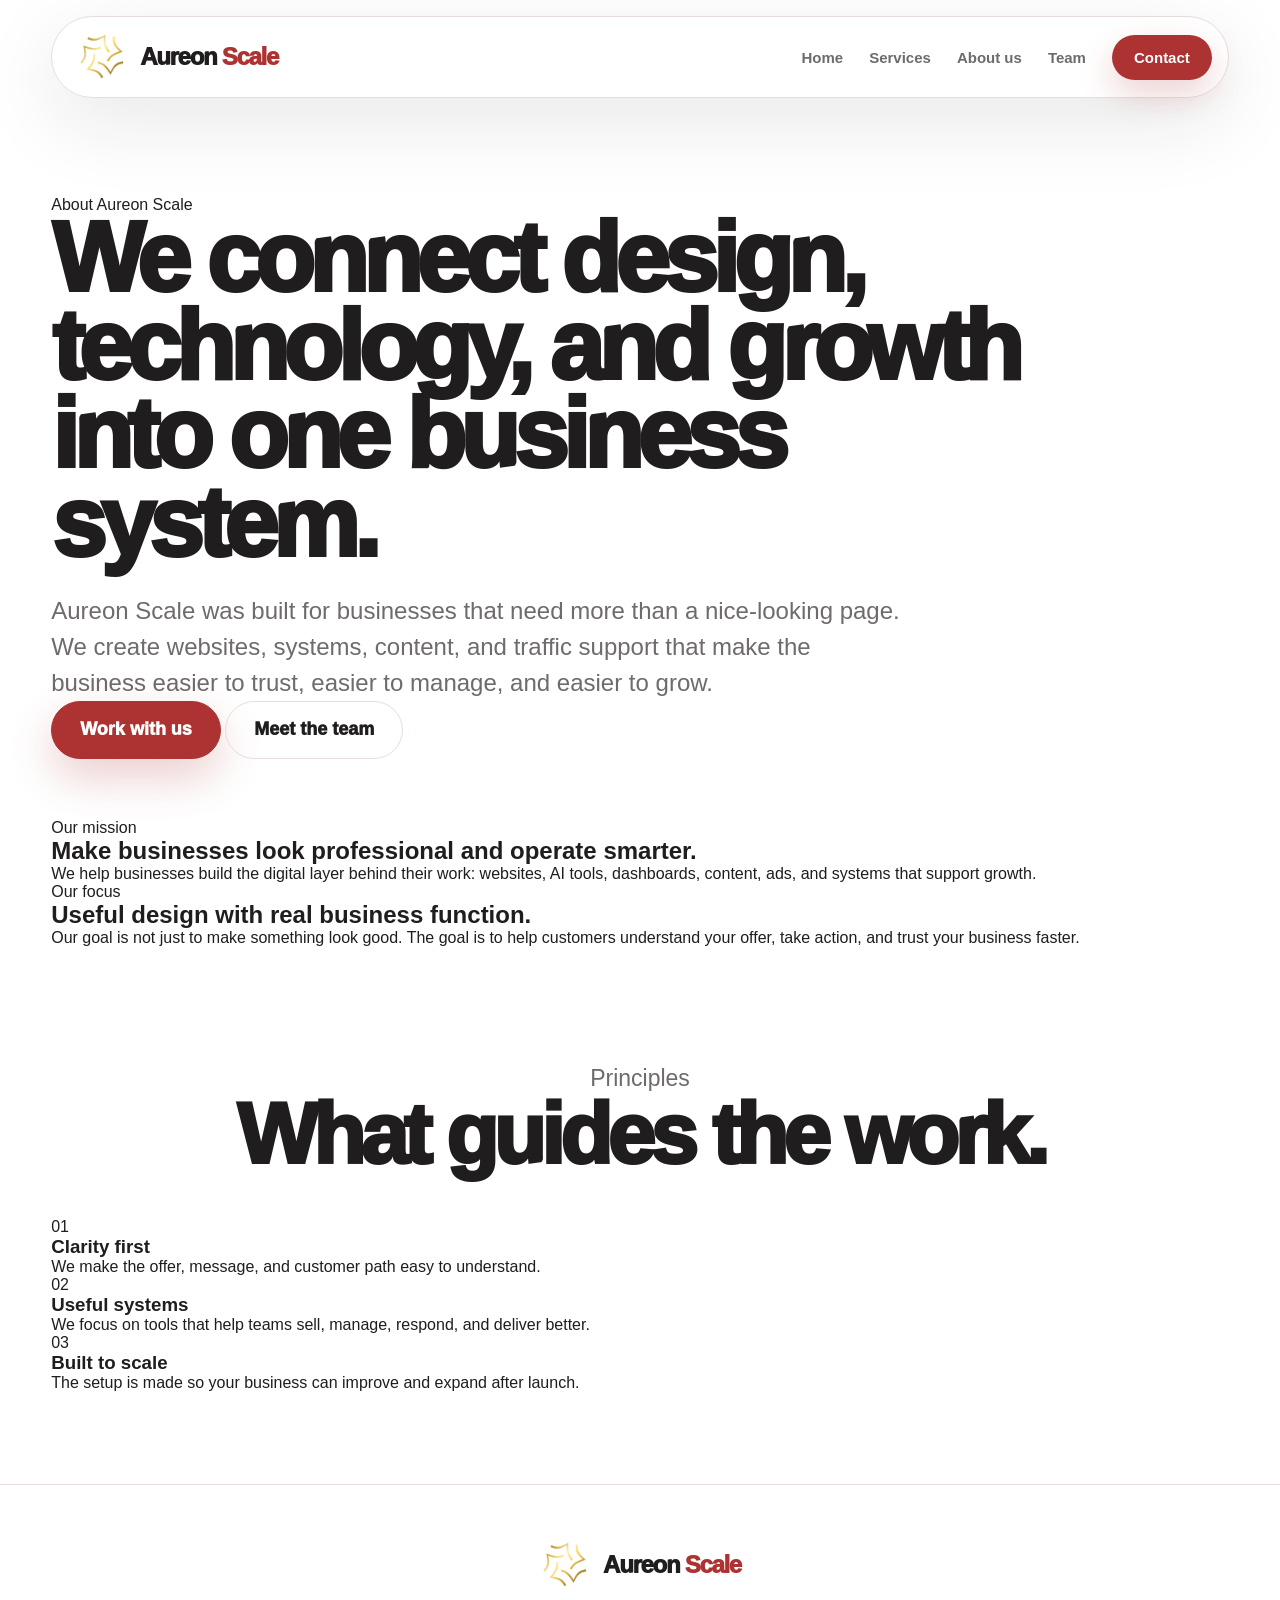
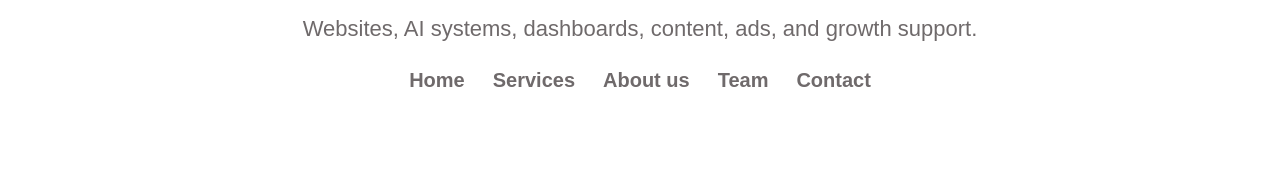
==== commit ef31221d: "Refactor about.html for improved structure and accessibility Refactor HTML structure and improve acc" ====
--- a/about.html
+++ b/about.html
@@ -1,115 +1,146 @@
 <!DOCTYPE html>
 <html lang="en">
 <head>
-  <meta charset="UTF-8">
-  <meta name="viewport" content="width=device-width, initial-scale=1.0">
+  <meta charset="UTF-8" />
+  <meta name="viewport" content="width=device-width, initial-scale=1.0" />
   <title>Aureon Scale | About</title>
-  <link rel="stylesheet" href="style.css">
+  <link rel="stylesheet" href="style.css" />
 </head>
+
 <body>
+  <header class="site-header">
+    <div class="nav-shell">
+      <a href="index.html" class="brand">
+        <img src="aureon-symol.png.png" alt="Aureon Scale logo">
+        <span>Aureon <b>Scale</b></span>
+      </a>
 
-<header>
-  <div class="container">
-    <div class="nav">
-      <a href="index.html" class="logo">AURE<span class="mark">✺</span>N<small>SCALE</small></a>
-
-      <nav class="desktop-links">
+      <nav class="desktop-nav">
         <a href="index.html">Home</a>
         <a href="services.html">Services</a>
         <a href="about.html">About us</a>
         <a href="team.html">Team</a>
-        <a href="contact.html" class="nav-cta">Start Project</a>
+        <a href="contact.html" class="nav-cta">Contact</a>
       </nav>
 
-      <button class="menu-btn" onclick="openMenu()">
-        <div class="menu-lines"><span></span><span></span><span></span></div>
+      <button class="menu-btn" onclick="openMenu()" aria-label="Open menu">
+        <span></span><span></span><span></span>
       </button>
     </div>
+  </header>
+
+  <div class="mobile-menu" id="mobileMenu">
+    <div class="mobile-card">
+      <div class="mobile-top">
+        <a href="index.html" class="brand">
+          <img src="aureon-symol.png.png" alt="Aureon Scale logo">
+          <span>Aureon <b>Scale</b></span>
+        </a>
+        <button class="close-btn" onclick="closeMenu()">×</button>
+      </div>
+
+      <nav class="mobile-links">
+        <a href="index.html">Home</a>
+        <a href="services.html">Services</a>
+        <a href="about.html">About us</a>
+        <a href="team.html">Team</a>
+        <a href="contact.html">Contact</a>
+      </nav>
+    </div>
   </div>
-</header>
 
-<div class="mobile-menu" id="mobileMenu">
-  <div class="menu-card">
-    <div class="menu-top">
-      <a href="index.html" class="logo">AURE<span class="mark">✺</span>N</a>
-      <button class="close-btn" onclick="closeMenu()">×</button>
-    </div>
-    <nav class="mobile-links">
+  <main>
+    <section class="page-hero">
+      <div class="eyebrow"><span></span> About Aureon Scale</div>
+      <h1>We connect design, technology, and growth into one business system.</h1>
+      <p>
+        Aureon Scale was built for businesses that need more than a nice-looking page.
+        We create websites, systems, content, and traffic support that make the business
+        easier to trust, easier to manage, and easier to grow.
+      </p>
+
+      <div class="actions">
+        <a href="contact.html" class="btn btn-red">Work with us</a>
+        <a href="team.html" class="btn btn-light">Meet the team</a>
+      </div>
+    </section>
+
+    <section class="about-split">
+      <div class="info-box">
+        <p class="mini">Our mission</p>
+        <h2>Make businesses look professional and operate smarter.</h2>
+        <p>
+          We help businesses build the digital layer behind their work:
+          websites, AI tools, dashboards, content, ads, and systems that support growth.
+        </p>
+      </div>
+
+      <div class="info-box">
+        <p class="mini">Our focus</p>
+        <h2>Useful design with real business function.</h2>
+        <p>
+          Our goal is not just to make something look good.
+          The goal is to help customers understand your offer, take action,
+          and trust your business faster.
+        </p>
+      </div>
+    </section>
+
+    <section class="section">
+      <div class="section-head center">
+        <p class="mini">Principles</p>
+        <h2>What guides the work.</h2>
+      </div>
+
+      <div class="grid three">
+        <article class="value-card">
+          <span>01</span>
+          <h3>Clarity first</h3>
+          <p>We make the offer, message, and customer path easy to understand.</p>
+        </article>
+
+        <article class="value-card">
+          <span>02</span>
+          <h3>Useful systems</h3>
+          <p>We focus on tools that help teams sell, manage, respond, and deliver better.</p>
+        </article>
+
+        <article class="value-card">
+          <span>03</span>
+          <h3>Built to scale</h3>
+          <p>The setup is made so your business can improve and expand after launch.</p>
+        </article>
+      </div>
+    </section>
+  </main>
+
+  <footer>
+    <a href="index.html" class="brand footer-brand">
+      <img src="aureon-symol.png.png" alt="Aureon Scale logo">
+      <span>Aureon <b>Scale</b></span>
+    </a>
+
+    <p>Websites, AI systems, dashboards, content, ads, and growth support.</p>
+
+    <nav>
       <a href="index.html">Home</a>
       <a href="services.html">Services</a>
       <a href="about.html">About us</a>
       <a href="team.html">Team</a>
       <a href="contact.html">Contact</a>
     </nav>
-  </div>
-</div>
+  </footer>
 
-<main>
-  <section class="section">
-    <div class="container">
-      <div class="white-box">
-        <div class="label">About Aureon Scale</div>
-        <h2>We connect design, technology, and growth into one business system.</h2>
-        <p>Aureon Scale was built for businesses that need more than a nice page. We create the website, systems, content, and traffic support that make the business easier to trust, easier to manage, and easier to grow.</p>
+  <script>
+    function openMenu() {
+      document.getElementById("mobileMenu").classList.add("active");
+      document.body.style.overflow = "hidden";
+    }
 
-        <div class="buttons" style="margin-top:34px;">
-          <a href="contact.html" class="btn btn-red">Work with us</a>
-          <a href="team.html" class="btn btn-white">Meet the team</a>
-        </div>
-      </div>
-    </div>
-  </section>
-
-  <section class="section">
-    <div class="container">
-      <div class="section-head">
-        <div class="label">Principles</div>
-        <h2>What guides the work.</h2>
-        <p>Every project is built around clarity, speed, usability, and real business function.</p>
-      </div>
-
-      <div class="cards-grid">
-        <div class="card">
-          <div class="icon">01</div>
-          <h3>Clear first</h3>
-          <p>We make the offer, message, and customer path easy to understand.</p>
-        </div>
-
-        <div class="card">
-          <div class="icon">02</div>
-          <h3>Useful systems</h3>
-          <p>We focus on tools that help teams sell, manage, respond, and deliver better.</p>
-        </div>
-
-        <div class="card">
-          <div class="icon">03</div>
-          <h3>Built to scale</h3>
-          <p>The setup is made so your business can improve and expand after launch.</p>
-        </div>
-      </div>
-    </div>
-  </section>
-</main>
-
-<footer>
-  <div class="container">
-    <div class="footer-line"></div>
-    <div class="logo footer-logo">AURE<span class="mark">✺</span>N<small>SCALE</small></div>
-    <p>Websites, AI systems, dashboards, content, ads, and growth support.</p>
-    <div class="footer-links">
-      <a href="index.html">Home</a>
-      <a href="services.html">Services</a>
-      <a href="about.html">About us</a>
-      <a href="team.html">Team</a>
-      <a href="contact.html">Contact</a>
-    </div>
-  </div>
-</footer>
-
-<script>
-function openMenu(){document.getElementById("mobileMenu").classList.add("active")}
-function closeMenu(){document.getElementById("mobileMenu").classList.remove("active")}
-</script>
-
+    function closeMenu() {
+      document.getElementById("mobileMenu").classList.remove("active");
+      document.body.style.overflow = "auto";
+    }
+  </script>
 </body>
 </html>
--- a/style.css
+++ b/style.css
@@ -1,14 +1,12 @@
 :root {
-  --black: #1f1d1e;
+  --black: #1F1D1E;
   --red: #AD3333;
-  --white: #ffffff;
-  --soft: #f8f6f5;
-  --gray: #6f6a6b;
-  --light: #ebe5e3;
-  --dark: #151313;
-  --dark2: #242020;
-  --shadow: 0 28px 90px rgba(31, 29, 30, 0.14);
-  --radius: 34px;
+  --white: #FFFFFF;
+  --soft: #F8F5F4;
+  --soft-red: #F3E5E3;
+  --gray: #6F6A6B;
+  --line: #E7DEDC;
+  --shadow: 0 24px 80px rgba(31, 29, 30, 0.10);
 }
 
 * {
@@ -23,16 +21,9 @@
 }
 
 body {
-  background: #ffffff;
+  background: var(--white);
   color: var(--black);
   overflow-x: hidden;
-}
-
-body.grid-bg {
-  background:
-    radial-gradient(circle at 18px 18px, rgba(173, 51, 51, 0.08) 1px, transparent 1px),
-    #ffffff;
-  background-size: 34px 34px;
 }
 
 a {
@@ -40,114 +31,107 @@
   text-decoration: none;
 }
 
-button,
-input,
-textarea {
-  font-family: inherit;
-}
-
-.container {
-  width: 92%;
-  max-width: 1180px;
-  margin: auto;
-}
-
-header {
+.site-header {
   position: sticky;
   top: 0;
   z-index: 1000;
-  padding: 18px 0;
-  background: rgba(255, 255, 255, 0.82);
-  backdrop-filter: blur(20px);
-}
-
-.nav {
-  background: rgba(255, 255, 255, 0.96);
-  border: 1px solid var(--light);
+  padding: 16px 4%;
+  background: rgba(255, 255, 255, 0.94);
+  backdrop-filter: blur(18px);
+  -webkit-backdrop-filter: blur(18px);
+}
+
+.nav-shell {
+  max-width: 1180px;
+  height: 82px;
+  margin: auto;
+  padding: 0 16px 0 24px;
+  border: 1px solid var(--line);
   border-radius: 999px;
-  padding: 16px 20px 16px 28px;
+  background: white;
+  box-shadow: var(--shadow);
   display: flex;
   align-items: center;
   justify-content: space-between;
-  box-shadow: 0 16px 60px rgba(31, 29, 30, 0.08);
-}
-
-.logo {
-  font-weight: 950;
-  font-size: 28px;
-  letter-spacing: -2px;
+}
+
+.brand {
   display: inline-flex;
   align-items: center;
+  gap: 12px;
+  white-space: nowrap;
+}
+
+.brand img {
+  width: 52px;
+  height: 52px;
+  object-fit: contain;
+  display: block;
+}
+
+.brand span {
+  font-size: 24px;
+  font-weight: 950;
+  letter-spacing: -1.3px;
+  color: var(--black);
   line-height: 1;
 }
 
-.logo .mark {
+.brand b {
   color: var(--red);
-  font-size: 25px;
-  margin: 0 2px;
-}
-
-.logo small {
-  font-size: 13px;
-  letter-spacing: 2px;
-  margin-left: 8px;
-  color: var(--gray);
-  font-weight: 800;
-}
-
-.desktop-links {
-  display: flex;
-  align-items: center;
-  gap: 28px;
-  color: var(--gray);
-  font-weight: 700;
-}
-
-.desktop-links a:hover {
+  font-weight: 950;
+}
+
+.desktop-nav {
+  display: flex;
+  align-items: center;
+  gap: 26px;
+  color: var(--gray);
+  font-size: 15px;
+  font-weight: 850;
+}
+
+.desktop-nav a:hover {
   color: var(--black);
 }
 
 .nav-cta {
   background: var(--red);
   color: white !important;
-  padding: 12px 20px;
+  padding: 14px 22px;
   border-radius: 999px;
-  font-weight: 900;
+  box-shadow: 0 14px 34px rgba(173, 51, 51, 0.22);
 }
 
 .menu-btn {
-  width: 62px;
-  height: 62px;
-  border-radius: 22px;
-  border: 1px solid var(--light);
+  width: 58px;
+  height: 58px;
+  border: 1px solid var(--line);
+  border-radius: 20px;
   background: white;
   display: none;
   align-items: center;
   justify-content: center;
+  flex-direction: column;
+  gap: 7px;
   cursor: pointer;
-  box-shadow: 0 12px 35px rgba(31, 29, 30, 0.08);
-}
-
-.menu-lines {
-  width: 30px;
-  height: 22px;
-  display: flex;
-  flex-direction: column;
-  justify-content: space-between;
-}
-
-.menu-lines span {
-  height: 4px;
+}
+
+.menu-btn span {
+  width: 32px;
+  height: 5px;
   background: var(--black);
   border-radius: 999px;
+  display: block;
 }
 
 .mobile-menu {
   position: fixed;
   inset: 0;
   z-index: 3000;
-  background: rgba(31, 29, 30, 0.22);
+  background: rgba(31, 29, 30, 0.28);
   backdrop-filter: blur(18px);
+  -webkit-backdrop-filter: blur(18px);
   display: none;
   align-items: center;
   justify-content: center;
@@ -158,244 +142,196 @@
   display: flex;
 }
 
-.menu-card {
-  width: 100%;
-  max-width: 620px;
-  min-height: 590px;
-  background: rgba(255, 255, 255, 0.97);
-  border: 1px solid var(--light);
-  border-radius: 44px;
-  padding: 42px;
-  box-shadow: var(--shadow);
-}
-
-.menu-top {
+.mobile-card {
+  width: min(100%, 560px);
+  min-height: 560px;
+  background: white;
+  border-radius: 42px;
+  padding: 34px;
+  box-shadow: 0 30px 90px rgba(31, 29, 30, 0.24);
+}
+
+.mobile-top {
   display: flex;
   align-items: center;
   justify-content: space-between;
-  margin-bottom: 68px;
+  margin-bottom: 54px;
 }
 
 .close-btn {
   border: none;
   background: transparent;
-  font-size: 48px;
+  font-size: 52px;
+  line-height: 1;
   cursor: pointer;
   color: var(--black);
-  line-height: 1;
 }
 
 .mobile-links {
   display: grid;
-  gap: 20px;
-  border-left: 4px solid rgba(173, 51, 51, 0.32);
-  padding-left: 34px;
+  gap: 22px;
+  border-left: 4px solid rgba(173, 51, 51, 0.25);
+  padding-left: 28px;
 }
 
 .mobile-links a {
-  font-size: clamp(48px, 12vw, 82px);
-  line-height: 0.92;
-  font-weight: 950;
+  font-size: clamp(42px, 11vw, 72px);
+  line-height: 0.95;
   letter-spacing: -4px;
-}
-
-.page-hero {
-  padding: 78px 0 84px;
-}
-
-.hero-grid {
-  display: grid;
-  grid-template-columns: 1.05fr 0.95fr;
-  gap: 42px;
-  align-items: center;
-}
-
-.eyebrow {
+  font-weight: 950;
+  color: var(--black);
+}
+
+main {
+  width: min(92%, 1180px);
+  margin: auto;
+}
+
+.hero {
+  padding: 82px 0 100px;
+  display: grid;
+  grid-template-columns: 1fr 0.88fr;
+  gap: 48px;
+  align-items: center;
+}
+
+.pill {
   display: inline-flex;
   align-items: center;
-  gap: 10px;
-  padding: 12px 18px;
-  border: 1px solid var(--light);
-  background: white;
+  gap: 12px;
+  padding: 13px 18px;
+  border: 1px solid var(--line);
   border-radius: 999px;
   color: var(--gray);
-  font-weight: 800;
-  margin-bottom: 26px;
-}
-
-.dot {
-  width: 9px;
-  height: 9px;
+  font-weight: 900;
+  margin-bottom: 28px;
+  background: white;
+}
+
+.pill span {
+  width: 11px;
+  height: 11px;
+  background: var(--red);
   border-radius: 50%;
-  background: var(--red);
-}
-
-h1 {
-  font-size: clamp(54px, 9vw, 112px);
-  line-height: 0.88;
+}
+
+.hero h1 {
+  font-size: clamp(52px, 8vw, 102px);
+  line-height: 0.9;
   letter-spacing: -6px;
   font-weight: 950;
 }
 
-h1 em,
-h2 em {
-  font-family: Georgia, serif;
-  font-weight: 400;
-  color: var(--red);
-}
-
-.hero-text {
-  color: var(--gray);
-  font-size: clamp(21px, 3vw, 30px);
-  line-height: 1.48;
-  margin: 30px 0 36px;
+.hero-copy p {
+  margin-top: 30px;
+  color: var(--gray);
+  font-size: clamp(21px, 2.4vw, 27px);
+  line-height: 1.5;
   max-width: 780px;
 }
 
-.buttons {
-  display: flex;
+.hero-actions {
+  margin-top: 36px;
+  display: flex;
+  flex-wrap: wrap;
   gap: 16px;
-  flex-wrap: wrap;
-  align-items: center;
 }
 
 .btn {
+  min-height: 58px;
+  padding: 17px 28px;
+  border-radius: 999px;
   display: inline-flex;
   align-items: center;
   justify-content: center;
-  padding: 17px 30px;
-  border-radius: 999px;
-  font-weight: 900;
-  font-size: 19px;
-  transition: 0.22s ease;
-  border: none;
-  cursor: pointer;
-}
-
-.btn:hover {
-  transform: translateY(-3px);
+  border: 1px solid var(--line);
+  font-size: 18px;
+  font-weight: 950;
 }
 
 .btn-red {
   background: var(--red);
+  border-color: var(--red);
   color: white;
-  box-shadow: 0 18px 44px rgba(173, 51, 51, 0.23);
+  box-shadow: 0 18px 44px rgba(173, 51, 51, 0.24);
 }
 
 .btn-white {
   background: white;
-  border: 1px solid var(--light);
   color: var(--black);
 }
 
-.command-card {
-  background:
-    radial-gradient(circle at top right, rgba(173, 51, 51, 0.22), transparent 34%),
-    linear-gradient(150deg, #181515, #242020);
+.btn-dark {
+  background: var(--black);
+  border-color: var(--black);
   color: white;
-  border-radius: 44px;
+}
+
+.system-panel {
+  background: var(--black);
+  color: white;
+  border-radius: 42px;
   padding: 34px;
   box-shadow: var(--shadow);
 }
 
-.command-top {
-  display: flex;
-  justify-content: space-between;
-  gap: 14px;
-  align-items: center;
+.panel-top {
+  color: #C8C0C1;
+  text-transform: uppercase;
+  letter-spacing: 4px;
+  font-size: 13px;
+  font-weight: 850;
+  display: flex;
+  align-items: center;
+  gap: 10px;
   margin-bottom: 28px;
 }
 
-.status {
-  display: inline-flex;
-  align-items: center;
-  gap: 9px;
-  color: #c9c2c3;
-  font-size: 14px;
-  letter-spacing: 2px;
-  text-transform: uppercase;
-}
-
-.status span {
-  width: 9px;
-  height: 9px;
+.dot {
+  width: 10px;
+  height: 10px;
   background: var(--red);
   border-radius: 50%;
-  box-shadow: 0 0 18px rgba(173, 51, 51, 0.8);
-}
-
-.command-title {
-  font-size: 40px;
-  line-height: 1;
-  letter-spacing: -2px;
-  margin-bottom: 26px;
-}
-
-.metric-grid {
-  display: grid;
-  grid-template-columns: 1fr 1fr;
-  gap: 14px;
-}
-
-.metric {
-  background: rgba(255, 255, 255, 0.07);
-  border: 1px solid rgba(255, 255, 255, 0.10);
+}
+
+.system-panel h2 {
+  font-size: clamp(36px, 5vw, 56px);
+  line-height: 0.96;
+  letter-spacing: -3px;
+}
+
+.panel-list {
+  margin-top: 30px;
+  display: grid;
+  gap: 12px;
+}
+
+.panel-list div {
+  background: rgba(255,255,255,0.08);
+  border: 1px solid rgba(255,255,255,0.13);
   border-radius: 22px;
-  padding: 20px;
-}
-
-.metric strong {
-  display: block;
-  font-size: 28px;
+  padding: 18px;
+  display: flex;
+  justify-content: space-between;
+  gap: 16px;
+}
+
+.panel-list strong {
+  color: #F0C6C6;
+}
+
+.panel-list p {
   color: white;
-  margin-bottom: 6px;
-}
-
-.metric p {
-  color: #bdb7b8;
-  line-height: 1.4;
-}
-
-.pipeline {
-  margin-top: 22px;
-  display: grid;
-  gap: 12px;
-}
-
-.pipe-row {
-  display: grid;
-  grid-template-columns: 34px 1fr auto;
-  align-items: center;
-  gap: 12px;
-  background: white;
-  color: var(--black);
-  padding: 16px;
-  border-radius: 999px;
-}
-
-.pipe-num {
-  width: 34px;
-  height: 34px;
-  background: rgba(173, 51, 51, 0.12);
-  color: var(--red);
-  border-radius: 50%;
-  display: grid;
-  place-items: center;
-  font-weight: 900;
-}
-
-.pipe-tag {
-  color: var(--gray);
-  font-size: 14px;
+  font-weight: 850;
 }
 
 .section {
-  padding: 90px 0;
+  padding: 92px 0;
 }
 
 .section-head {
   max-width: 850px;
-  margin-bottom: 48px;
+  margin-bottom: 44px;
 }
 
 .section-head.center {
@@ -404,347 +340,289 @@
   margin-right: auto;
 }
 
-.label {
-  color: #9a9394;
-  letter-spacing: 8px;
+.mini-title {
+  color: var(--red);
   text-transform: uppercase;
-  font-size: 16px;
-  margin-bottom: 22px;
-}
-
-.section-head h2 {
-  font-size: clamp(44px, 8vw, 86px);
-  line-height: 0.92;
+  letter-spacing: 6px;
+  font-size: 13px;
+  font-weight: 950;
+  margin-bottom: 20px;
+}
+
+.section-head h2,
+.dark-section h2,
+.cta-section h2 {
+  font-size: clamp(44px, 7vw, 86px);
+  line-height: 0.9;
   letter-spacing: -5px;
-  margin-bottom: 22px;
-}
-
-.section-head p {
+  font-weight: 950;
+}
+
+.section-head p,
+.dark-section p,
+.cta-section p {
+  margin-top: 22px;
   color: var(--gray);
   font-size: 23px;
   line-height: 1.55;
 }
 
-.cards-grid {
-  display: grid;
+.card-grid {
+  display: grid;
+  gap: 18px;
+}
+
+.card-grid.four {
+  grid-template-columns: repeat(4, 1fr);
+}
+
+.card-grid.three {
   grid-template-columns: repeat(3, 1fr);
-  gap: 22px;
 }
 
 .card {
   background: white;
-  border: 1px solid var(--light);
-  border-radius: 38px;
+  border: 1px solid var(--line);
+  border-radius: 30px;
+  padding: 30px;
+  min-height: 300px;
+  box-shadow: 0 18px 60px rgba(31,29,30,0.05);
+}
+
+.card span {
+  width: 58px;
+  height: 58px;
+  border-radius: 18px;
+  background: var(--soft-red);
+  color: var(--red);
+  display: grid;
+  place-items: center;
+  font-weight: 950;
+  margin-bottom: 40px;
+}
+
+.card h3 {
+  font-size: 31px;
+  letter-spacing: -1.5px;
+  margin-bottom: 14px;
+}
+
+.card p {
+  color: var(--gray);
+  font-size: 18px;
+  line-height: 1.5;
+}
+
+.process-card {
+  min-height: 360px;
+}
+
+.dark-section {
+  width: min(100%, 1280px);
+  margin: auto;
+  padding: 70px;
+  border-radius: 50px;
+  background:
+    radial-gradient(circle at 100% 0%, rgba(173,51,51,0.24), transparent 34%),
+    var(--black);
+  color: white;
+  display: grid;
+  grid-template-columns: 0.9fr 1.1fr;
+  gap: 44px;
+  box-shadow: var(--shadow);
+}
+
+.red-text {
+  color: #F1C7C7;
+}
+
+.dark-section p {
+  color: #C8C0C1;
+}
+
+.dark-cards {
+  display: grid;
+  gap: 16px;
+}
+
+.dark-cards div {
+  background: white;
+  color: var(--black);
+  border-radius: 28px;
+  padding: 26px;
+}
+
+.dark-cards h3 {
+  font-size: 30px;
+  letter-spacing: -1.5px;
+  margin-bottom: 8px;
+}
+
+.dark-cards p {
+  color: var(--gray);
+  font-size: 19px;
+  line-height: 1.45;
+}
+
+.cta-section {
+  margin: 90px 0;
+  padding: 58px;
+  border-radius: 46px;
+  background:
+    radial-gradient(circle at 100% 0%, rgba(173,51,51,0.18), transparent 34%),
+    var(--black);
+  color: white;
+  display: grid;
+  grid-template-columns: 1fr auto;
+  gap: 34px;
+  align-items: center;
+}
+
+.cta-section p {
+  max-width: 760px;
+  color: #C8C0C1;
+}
+
+.cta-buttons {
+  display: grid;
+  gap: 14px;
+  min-width: 220px;
+}
+
+.page-hero {
+  padding: 82px 0 60px;
+}
+
+.page-hero h1 {
+  font-size: clamp(52px, 8vw, 98px);
+  line-height: 0.9;
+  letter-spacing: -6px;
+  font-weight: 950;
+  max-width: 980px;
+}
+
+.page-hero p {
+  margin-top: 26px;
+  color: var(--gray);
+  font-size: 24px;
+  line-height: 1.5;
+  max-width: 850px;
+}
+
+.split-section {
+  padding: 70px 0 90px;
+  display: grid;
+  grid-template-columns: 0.95fr 1.05fr;
+  gap: 30px;
+  align-items: start;
+}
+
+.white-box {
+  background: white;
+  border: 1px solid var(--line);
+  border-radius: 34px;
   padding: 34px;
-  box-shadow: 0 18px 50px rgba(31, 29, 30, 0.05);
-}
-
-.icon {
-  width: 70px;
-  height: 70px;
-  border-radius: 22px;
-  background: rgba(173, 51, 51, 0.10);
-  color: var(--red);
-  display: grid;
-  place-items: center;
-  font-weight: 950;
-  margin-bottom: 24px;
-}
-
-.card h3 {
-  font-size: 34px;
-  letter-spacing: -2px;
-  margin-bottom: 14px;
-}
-
-.card p {
-  color: var(--gray);
-  font-size: 22px;
-  line-height: 1.5;
-}
-
-.dark-band {
-  width: 94%;
-  max-width: 1320px;
-  margin: 0 auto;
-  background:
-    radial-gradient(circle at top right, rgba(173, 51, 51, 0.15), transparent 30%),
-    var(--dark);
+  box-shadow: 0 18px 60px rgba(31,29,30,0.05);
+}
+
+.white-box h2 {
+  font-size: clamp(36px, 5vw, 64px);
+  line-height: 0.95;
+  letter-spacing: -3px;
+}
+
+.white-box p {
+  margin-top: 20px;
+  color: var(--gray);
+  font-size: 21px;
+  line-height: 1.55;
+}
+
+.form-box {
+  background: var(--black);
   color: white;
-  border-radius: 54px;
-  padding: 82px 0;
-  box-shadow: var(--shadow);
-}
-
-.dark-band .section-head p {
-  color: #bdb7b8;
-}
-
-.system-stack {
-  display: grid;
-  gap: 18px;
-}
-
-.system-row {
-  background: white;
-  color: var(--black);
-  border-radius: 34px;
-  padding: 30px;
-  display: grid;
-  grid-template-columns: 80px 1fr;
-  gap: 24px;
-  align-items: start;
-}
-
-.system-num {
-  width: 70px;
-  height: 70px;
-  background: rgba(173, 51, 51, 0.10);
-  color: var(--red);
-  border-radius: 22px;
-  display: grid;
-  place-items: center;
-  font-weight: 950;
-  font-size: 22px;
-}
-
-.system-row h3 {
-  font-size: 40px;
-  line-height: 0.95;
-  letter-spacing: -2px;
-  margin-bottom: 12px;
-}
-
-.system-row p {
+  border-radius: 42px;
+  padding: 34px;
+}
+
+.form-box label {
+  display: block;
+  margin: 18px 0 8px;
+  color: #D4CDCE;
+  font-weight: 850;
+}
+
+.form-box input,
+.form-box textarea {
+  width: 100%;
+  border: 1px solid rgba(255,255,255,0.14);
+  background: rgba(255,255,255,0.07);
+  border-radius: 18px;
+  padding: 18px;
+  color: white;
+  font-size: 17px;
+  outline: none;
+}
+
+.form-box textarea {
+  min-height: 150px;
+  resize: vertical;
+}
+
+.check-grid {
+  display: flex;
+  flex-wrap: wrap;
+  gap: 12px;
+  margin: 16px 0;
+}
+
+.check-grid span {
+  padding: 13px 16px;
+  border-radius: 999px;
+  background: rgba(255,255,255,0.08);
+  color: #D4CDCE;
+  border: 1px solid rgba(255,255,255,0.14);
+  font-weight: 850;
+}
+
+.direct-actions {
+  display: flex;
+  gap: 14px;
+  flex-wrap: wrap;
+  margin-top: 24px;
+}
+
+footer {
+  border-top: 1px solid var(--line);
+  padding: 54px 4% 80px;
+  text-align: center;
+  background: white;
+}
+
+.footer-brand {
+  justify-content: center;
+}
+
+footer p {
+  margin: 18px auto 24px;
+  max-width: 780px;
   color: var(--gray);
   font-size: 22px;
   line-height: 1.45;
 }
 
-.split {
-  display: grid;
-  grid-template-columns: 1fr 1fr;
-  gap: 24px;
-}
-
-.white-box {
-  background: white;
-  border: 1px solid var(--light);
-  border-radius: 46px;
-  padding: 54px;
-  box-shadow: 0 22px 70px rgba(31, 29, 30, 0.06);
-}
-
-.white-box h2 {
-  font-size: clamp(46px, 8vw, 88px);
-  line-height: 0.92;
-  letter-spacing: -5px;
-  margin-bottom: 26px;
-}
-
-.white-box p {
-  color: var(--gray);
-  font-size: 25px;
-  line-height: 1.5;
-}
-
-.team-img {
-  height: 320px;
-  background: rgba(173, 51, 51, 0.08);
-  border-radius: 30px;
-  display: grid;
-  place-items: center;
-  font-size: 58px;
-  font-weight: 950;
-  color: var(--red);
-  margin-bottom: 22px;
-}
-
-.contact-shell {
-  width: 94%;
-  max-width: 1050px;
-  margin: 40px auto 70px;
-  background:
-    radial-gradient(circle at top right, rgba(173, 51, 51, 0.15), transparent 32%),
-    linear-gradient(160deg, #191616, #211d1e);
-  color: white;
-  border-radius: 54px;
-  padding: 60px;
-  box-shadow: var(--shadow);
-}
-
-.contact-shell h1 {
-  color: white;
-}
-
-.contact-shell h1 em {
-  color: #d8d3d4;
-}
-
-.contact-intro {
-  color: #bdb7b8;
-  font-size: clamp(22px, 3vw, 30px);
-  line-height: 1.48;
-  margin: 34px 0 42px;
-}
-
-.check-list {
-  display: grid;
-  gap: 16px;
-  margin-bottom: 48px;
-}
-
-.check-item {
-  display: grid;
-  grid-template-columns: 32px 1fr;
-  gap: 16px;
-  color: #aaa4a5;
-  font-size: 22px;
-  line-height: 1.4;
-}
-
-.check {
-  color: var(--red);
-  font-size: 28px;
-}
-
-.form {
-  display: grid;
+footer nav {
+  display: flex;
+  justify-content: center;
   gap: 28px;
-}
-
-label {
-  display: grid;
-  gap: 12px;
-  color: #d6d0d1;
-  font-size: 22px;
-}
-
-input,
-textarea {
-  width: 100%;
-  background: rgba(255, 255, 255, 0.07);
-  border: 1px solid rgba(255, 255, 255, 0.14);
-  border-radius: 24px;
-  color: white;
-  padding: 23px 25px;
-  font-size: 23px;
-  outline: none;
-}
-
-textarea {
-  min-height: 180px;
-  resize: vertical;
-}
-
-input::placeholder,
-textarea::placeholder {
-  color: rgba(255, 255, 255, 0.28);
-}
-
-.chips {
-  display: flex;
   flex-wrap: wrap;
-  gap: 14px;
-}
-
-.chip {
-  display: inline-flex;
-  align-items: center;
-  gap: 12px;
-  background: rgba(255, 255, 255, 0.07);
-  border: 1px solid rgba(255, 255, 255, 0.13);
-  color: #d0cbcc;
-  border-radius: 999px;
-  padding: 15px 22px;
+  color: var(--gray);
+  font-weight: 850;
   font-size: 20px;
-  cursor: pointer;
-}
-
-.chip input {
-  display: none;
-}
-
-.chip span {
-  width: 28px;
-  height: 28px;
-  border-radius: 50%;
-  background: rgba(255, 255, 255, 0.08);
-  display: grid;
-  place-items: center;
-}
-
-.chip:has(input:checked) {
-  background: var(--red);
-  color: white;
-  border-color: var(--red);
-}
-
-.submit-btn {
-  width: 100%;
-  background: var(--red);
-  color: white;
-  border: none;
-  border-radius: 999px;
-  padding: 23px;
-  font-size: 25px;
-  font-weight: 900;
-  cursor: pointer;
-}
-
-.direct-card {
-  width: 94%;
-  max-width: 1050px;
-  margin: 0 auto 80px;
-  background: white;
-  border: 1px solid var(--light);
-  border-radius: 46px;
-  padding: 54px;
-  box-shadow: 0 24px 70px rgba(31, 29, 30, 0.07);
-}
-
-.direct-card h2 {
-  font-size: clamp(44px, 8vw, 82px);
-  line-height: 0.92;
-  letter-spacing: -5px;
-  margin-bottom: 26px;
-}
-
-.direct-card p {
-  color: var(--gray);
-  font-size: 25px;
-  line-height: 1.5;
-  margin-bottom: 32px;
-}
-
-footer {
-  padding: 42px 0 80px;
-  text-align: center;
-  color: #979191;
-}
-
-.footer-line {
-  max-width: 900px;
-  margin: 0 auto 34px;
-  border-top: 1px solid var(--light);
-}
-
-.footer-logo {
-  justify-content: center;
-  margin-bottom: 14px;
-}
-
-.footer-links {
-  display: flex;
-  justify-content: center;
-  gap: 30px;
-  flex-wrap: wrap;
-  margin-top: 28px;
-  font-size: 20px;
-}
-
-@media (max-width: 900px) {
-  .desktop-links {
+}
+
+@media (max-width: 980px) {
+  .desktop-nav {
     display: none;
   }
 
@@ -752,122 +630,99 @@
     display: flex;
   }
 
-  .hero-grid,
-  .split {
+  .hero,
+  .dark-section,
+  .cta-section,
+  .split-section {
     grid-template-columns: 1fr;
   }
 
-  .cards-grid {
+  .card-grid.four,
+  .card-grid.three {
+    grid-template-columns: 1fr 1fr;
+  }
+}
+
+@media (max-width: 620px) {
+  .site-header {
+    padding: 12px 4%;
+  }
+
+  .nav-shell {
+    height: 76px;
+    padding: 0 14px 0 18px;
+  }
+
+  .brand img {
+    width: 46px;
+    height: 46px;
+  }
+
+  .brand span {
+    font-size: 22px;
+  }
+
+  .menu-btn {
+    width: 56px;
+    height: 56px;
+  }
+
+  .menu-btn span {
+    width: 31px;
+    height: 5px;
+  }
+
+  main {
+    width: min(92%, 1180px);
+  }
+
+  .hero {
+    padding: 56px 0 76px;
+  }
+
+  .hero h1,
+  .page-hero h1 {
+    font-size: clamp(48px, 15vw, 72px);
+    letter-spacing: -4px;
+  }
+
+  .hero-copy p,
+  .page-hero p {
+    font-size: 21px;
+  }
+
+  .hero-actions,
+  .direct-actions {
+    flex-direction: column;
+  }
+
+  .btn {
+    width: 100%;
+  }
+
+  .system-panel,
+  .dark-section,
+  .cta-section,
+  .form-box,
+  .white-box {
+    padding: 30px;
+    border-radius: 34px;
+  }
+
+  .card-grid.four,
+  .card-grid.three {
     grid-template-columns: 1fr;
   }
-}
-
-@media (max-width: 620px) {
-  .container {
-    width: 92%;
-  }
-
-  header {
-    padding: 16px 0;
-  }
-
-  .nav {
-    padding: 14px 15px 14px 22px;
-  }
-
-  .logo {
-    font-size: 25px;
-  }
-
-  .logo small {
-    display: none;
-  }
-
-  .menu-btn {
-    width: 58px;
-    height: 58px;
-    border-radius: 20px;
-  }
-
-  h1 {
-    letter-spacing: -4px;
-    font-size: clamp(52px, 13vw, 76px);
-  }
-
-  .page-hero {
-    padding: 58px 0 70px;
-  }
-
-  .buttons {
-    flex-wrap: nowrap;
-  }
-
-  .btn {
-    flex: 1;
-    padding: 16px 20px;
+
+  .section-head h2,
+  .dark-section h2,
+  .cta-section h2,
+  .page-hero h1 {
+    letter-spacing: -3px;
+  }
+
+  footer nav {
+    gap: 22px;
     font-size: 18px;
   }
-
-  .command-card,
-  .white-box,
-  .contact-shell,
-  .direct-card,
-  .card {
-    padding: 34px;
-    border-radius: 34px;
-  }
-
-  .metric-grid {
-    grid-template-columns: 1fr;
-  }
-
-  .pipe-row {
-    grid-template-columns: 34px 1fr;
-  }
-
-  .pipe-tag {
-    display: none;
-  }
-
-  .dark-band {
-    width: 100%;
-    border-radius: 38px;
-    padding: 60px 0;
-  }
-
-  .system-row {
-    grid-template-columns: 1fr;
-    border-radius: 32px;
-  }
-
-  .section-head h2,
-  .white-box h2,
-  .direct-card h2 {
-    letter-spacing: -3px;
-  }
-
-  .section-head p,
-  .white-box p,
-  .card p,
-  .direct-card p {
-    font-size: 22px;
-  }
-
-  .contact-shell {
-    width: 92%;
-  }
-
-  input,
-  textarea {
-    font-size: 20px;
-  }
-
-  .menu-card {
-    min-height: 560px;
-    padding: 34px;
-  }
-
-  .mobile-links {
-    padding-left: 24px;
-  }
-}
+}
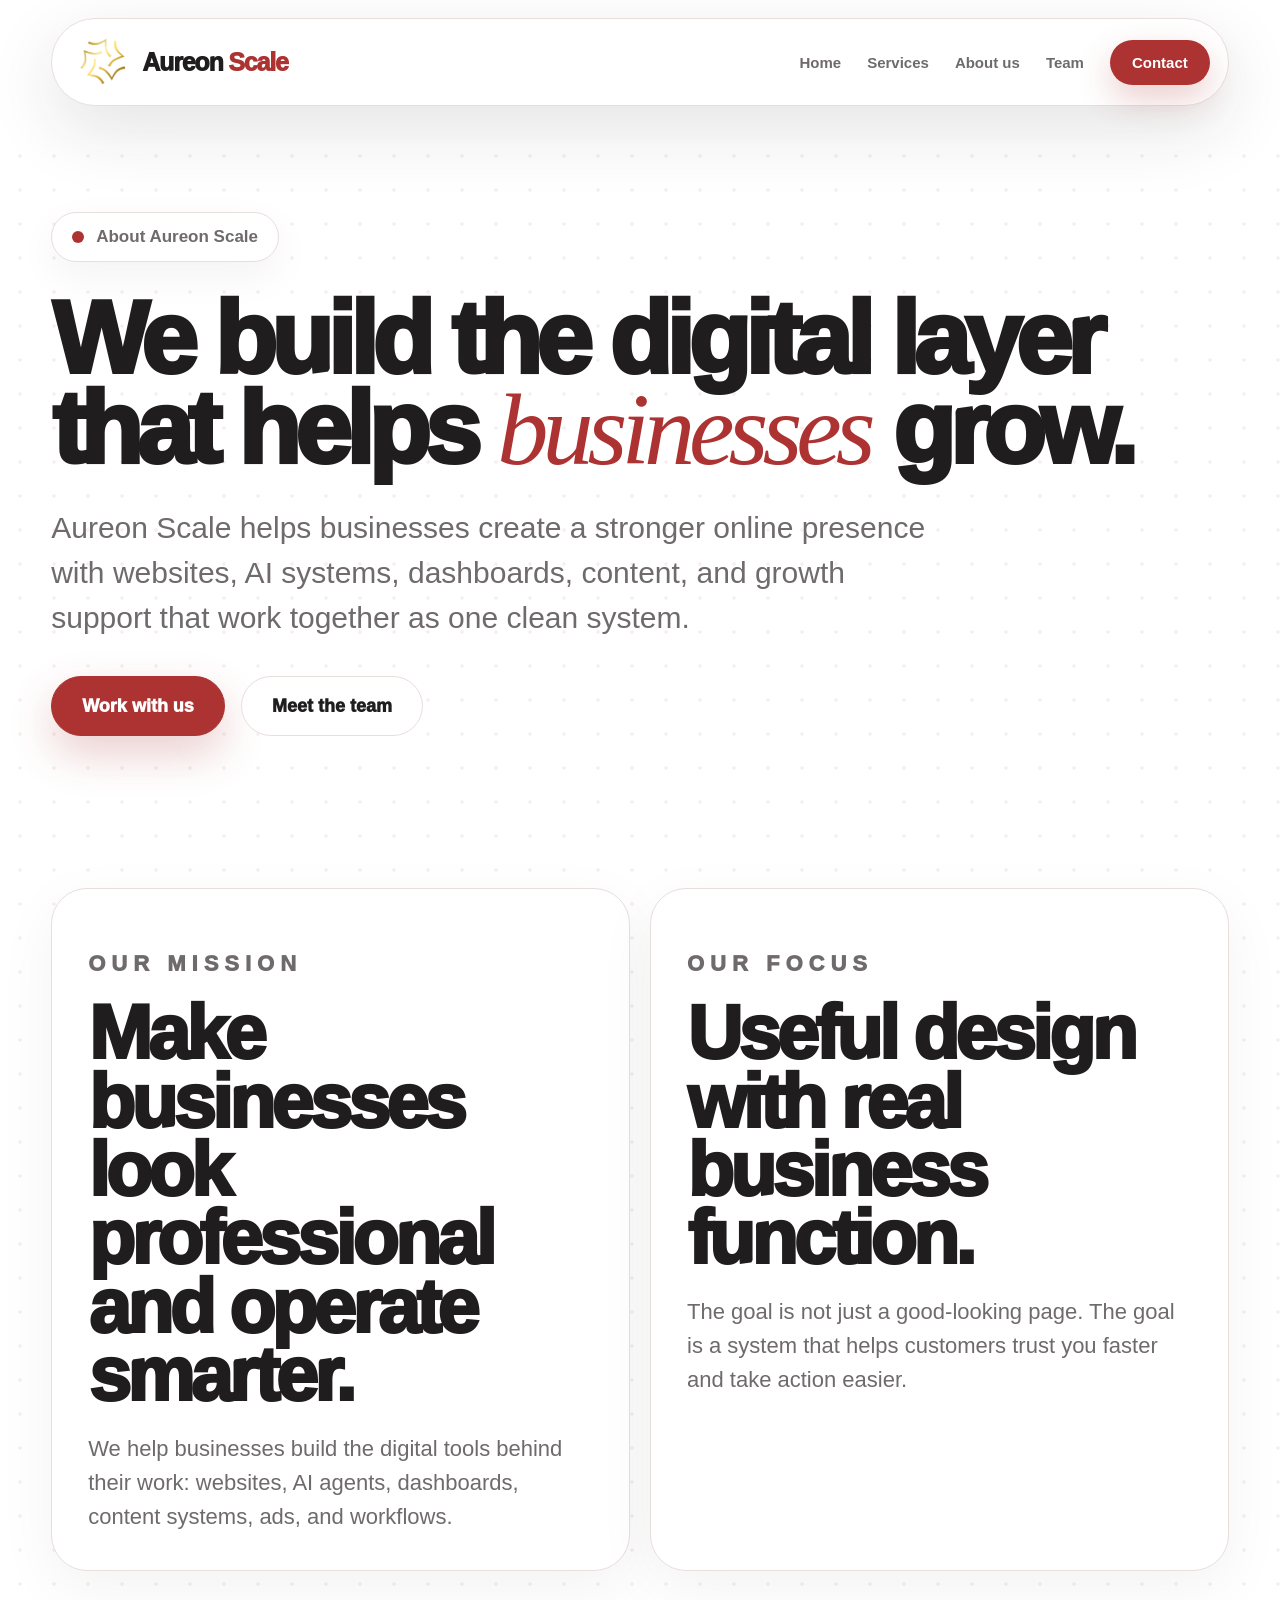
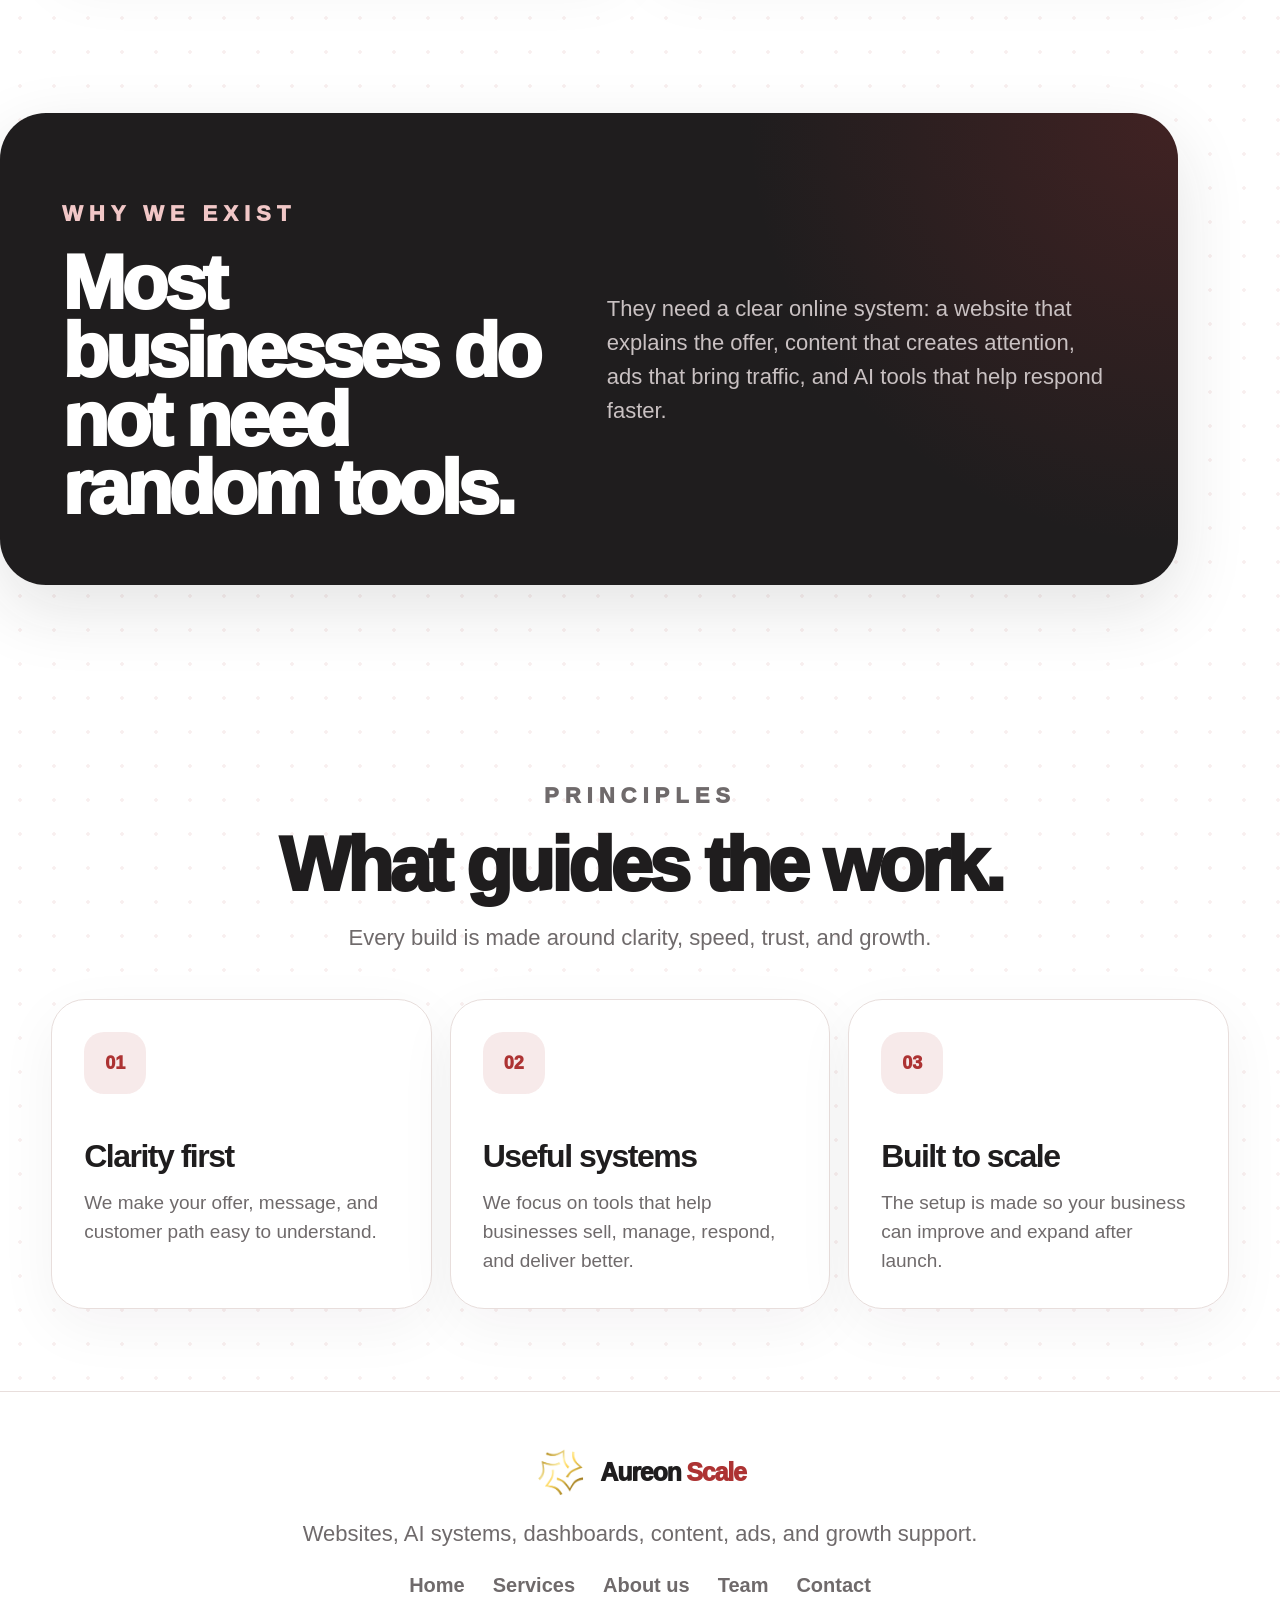
==== commit 2fb08a41: "Revamp about.html with new styles and content Updated the about page with new styles and content to " ====
--- a/about.html
+++ b/about.html
@@ -4,18 +4,517 @@
   <meta charset="UTF-8" />
   <meta name="viewport" content="width=device-width, initial-scale=1.0" />
   <title>Aureon Scale | About</title>
-  <link rel="stylesheet" href="style.css" />
+
+  <style>
+    :root {
+      --black: #1F1D1E;
+      --red: #AD3333;
+      --white: #FFFFFF;
+      --soft: #F8F5F4;
+      --gray: #6F6A6B;
+      --line: #E8DEDC;
+      --shadow: 0 24px 70px rgba(31, 29, 30, 0.12);
+    }
+
+    * {
+      margin: 0;
+      padding: 0;
+      box-sizing: border-box;
+      font-family: Arial, Helvetica, sans-serif;
+    }
+
+    html {
+      scroll-behavior: smooth;
+    }
+
+    body {
+      background:
+        radial-gradient(circle at 20px 20px, rgba(173, 51, 51, 0.08) 1.5px, transparent 2px),
+        var(--white);
+      background-size: 34px 34px;
+      color: var(--black);
+      overflow-x: hidden;
+    }
+
+    a {
+      text-decoration: none;
+      color: inherit;
+    }
+
+    .container {
+      width: min(92%, 1180px);
+      margin: 0 auto;
+    }
+
+    header {
+      position: sticky;
+      top: 0;
+      z-index: 1000;
+      padding: 18px 0;
+      background: rgba(255, 255, 255, 0.92);
+      backdrop-filter: blur(18px);
+      -webkit-backdrop-filter: blur(18px);
+    }
+
+    .nav {
+      width: min(92%, 1180px);
+      height: 88px;
+      margin: auto;
+      padding: 0 18px 0 24px;
+      background: white;
+      border: 1px solid var(--line);
+      border-radius: 999px;
+      box-shadow: var(--shadow);
+      display: flex;
+      align-items: center;
+      justify-content: space-between;
+    }
+
+    .brand {
+      display: flex;
+      align-items: center;
+      gap: 12px;
+      white-space: nowrap;
+    }
+
+    .brand img {
+      width: 54px;
+      height: 54px;
+      object-fit: contain;
+      display: block;
+      flex-shrink: 0;
+    }
+
+    .brand-text {
+      font-size: 25px;
+      font-weight: 950;
+      letter-spacing: -1.2px;
+      color: var(--black);
+    }
+
+    .brand-text span {
+      color: var(--red);
+    }
+
+    .desktop-links {
+      display: flex;
+      align-items: center;
+      gap: 26px;
+      font-size: 15px;
+      font-weight: 850;
+      color: var(--gray);
+    }
+
+    .desktop-links a:hover {
+      color: var(--black);
+    }
+
+    .nav-cta {
+      background: var(--red);
+      color: white !important;
+      padding: 14px 22px;
+      border-radius: 999px;
+      box-shadow: 0 14px 34px rgba(173, 51, 51, 0.24);
+    }
+
+    .menu-btn {
+      width: 58px;
+      height: 58px;
+      border: 1px solid var(--line);
+      background: white;
+      border-radius: 22px;
+      display: none;
+      align-items: center;
+      justify-content: center;
+      flex-direction: column;
+      gap: 7px;
+      cursor: pointer;
+    }
+
+    .menu-btn span {
+      width: 32px;
+      height: 5px;
+      background: var(--black);
+      border-radius: 999px;
+      display: block;
+    }
+
+    .mobile-menu {
+      position: fixed;
+      inset: 0;
+      background: rgba(31, 29, 30, 0.35);
+      backdrop-filter: blur(18px);
+      -webkit-backdrop-filter: blur(18px);
+      z-index: 3000;
+      display: none;
+      align-items: center;
+      justify-content: center;
+      padding: 22px;
+    }
+
+    .mobile-menu.active {
+      display: flex;
+    }
+
+    .mobile-card {
+      width: min(100%, 540px);
+      background: white;
+      border-radius: 42px;
+      padding: 32px;
+      box-shadow: 0 30px 90px rgba(31, 29, 30, 0.24);
+    }
+
+    .mobile-top {
+      display: flex;
+      align-items: center;
+      justify-content: space-between;
+      margin-bottom: 48px;
+    }
+
+    .close-btn {
+      border: none;
+      background: transparent;
+      font-size: 50px;
+      line-height: 1;
+      cursor: pointer;
+      color: var(--black);
+    }
+
+    .mobile-links {
+      display: grid;
+      gap: 22px;
+      padding-left: 28px;
+      border-left: 4px solid rgba(173, 51, 51, 0.22);
+    }
+
+    .mobile-links a {
+      font-size: clamp(42px, 12vw, 72px);
+      font-weight: 950;
+      letter-spacing: -4px;
+      line-height: 0.95;
+      color: var(--black);
+    }
+
+    .hero {
+      padding: 88px 0 70px;
+    }
+
+    .eyebrow {
+      display: inline-flex;
+      align-items: center;
+      gap: 12px;
+      background: white;
+      border: 1px solid var(--line);
+      border-radius: 999px;
+      padding: 14px 20px;
+      color: var(--gray);
+      font-size: 17px;
+      font-weight: 900;
+      margin-bottom: 32px;
+      box-shadow: 0 14px 40px rgba(31, 29, 30, 0.05);
+    }
+
+    .eyebrow .dot {
+      width: 12px;
+      height: 12px;
+      background: var(--red);
+      border-radius: 50%;
+      display: block;
+    }
+
+    .hero h1 {
+      max-width: 1080px;
+      font-size: clamp(54px, 8vw, 108px);
+      line-height: 0.88;
+      letter-spacing: -6px;
+      font-weight: 950;
+    }
+
+    .hero h1 em {
+      color: var(--red);
+      font-family: Georgia, serif;
+      font-weight: 500;
+    }
+
+    .hero p {
+      max-width: 900px;
+      margin-top: 30px;
+      color: var(--gray);
+      font-size: clamp(22px, 2.5vw, 30px);
+      line-height: 1.5;
+    }
+
+    .buttons {
+      display: flex;
+      gap: 16px;
+      flex-wrap: wrap;
+      margin-top: 36px;
+    }
+
+    .btn {
+      min-height: 60px;
+      padding: 18px 30px;
+      border-radius: 999px;
+      border: 1px solid var(--line);
+      display: inline-flex;
+      align-items: center;
+      justify-content: center;
+      font-size: 18px;
+      font-weight: 950;
+    }
+
+    .btn-red {
+      background: var(--red);
+      color: white;
+      border-color: var(--red);
+      box-shadow: 0 18px 44px rgba(173, 51, 51, 0.24);
+    }
+
+    .btn-light {
+      background: white;
+      color: var(--black);
+    }
+
+    .section {
+      padding: 82px 0;
+    }
+
+    .about-grid {
+      display: grid;
+      grid-template-columns: 1fr 1fr;
+      gap: 20px;
+    }
+
+    .info-card {
+      background: white;
+      border: 1px solid var(--line);
+      border-radius: 36px;
+      padding: 36px;
+      box-shadow: 0 18px 60px rgba(31, 29, 30, 0.05);
+    }
+
+    .mini {
+      color: var(--red);
+      text-transform: uppercase;
+      letter-spacing: 6px;
+      font-size: 13px;
+      font-weight: 950;
+      margin-bottom: 18px;
+    }
+
+    .info-card h2,
+    .section-head h2,
+    .dark-card h2 {
+      font-size: clamp(42px, 6vw, 76px);
+      line-height: 0.9;
+      letter-spacing: -4px;
+      font-weight: 950;
+    }
+
+    .info-card p,
+    .section-head p,
+    .dark-card p {
+      margin-top: 22px;
+      color: var(--gray);
+      font-size: 22px;
+      line-height: 1.55;
+    }
+
+    .section-head {
+      max-width: 860px;
+      margin: 0 auto 44px;
+      text-align: center;
+    }
+
+    .values-grid {
+      display: grid;
+      grid-template-columns: repeat(3, 1fr);
+      gap: 18px;
+    }
+
+    .value-card {
+      background: white;
+      border: 1px solid var(--line);
+      border-radius: 34px;
+      padding: 32px;
+      min-height: 290px;
+      box-shadow: 0 18px 60px rgba(31, 29, 30, 0.05);
+    }
+
+    .value-card span {
+      width: 62px;
+      height: 62px;
+      border-radius: 20px;
+      background: rgba(173, 51, 51, 0.10);
+      color: var(--red);
+      display: grid;
+      place-items: center;
+      font-size: 18px;
+      font-weight: 950;
+      margin-bottom: 44px;
+    }
+
+    .value-card h3 {
+      font-size: 32px;
+      letter-spacing: -1.5px;
+      margin-bottom: 14px;
+    }
+
+    .value-card p {
+      color: var(--gray);
+      font-size: 19px;
+      line-height: 1.52;
+    }
+
+    .dark-card {
+      margin: 60px 0 90px;
+      padding: 62px;
+      border-radius: 46px;
+      background:
+        radial-gradient(circle at 100% 0%, rgba(173, 51, 51, 0.24), transparent 34%),
+        var(--black);
+      color: white;
+      display: grid;
+      grid-template-columns: 1fr 1fr;
+      gap: 36px;
+      align-items: center;
+      box-shadow: var(--shadow);
+    }
+
+    .dark-card p {
+      color: #C9C1C2;
+    }
+
+    .dark-card .mini {
+      color: #F1C7C7;
+    }
+
+    footer {
+      border-top: 1px solid var(--line);
+      background: white;
+      padding: 54px 4% 80px;
+      text-align: center;
+    }
+
+    .footer-brand {
+      justify-content: center;
+    }
+
+    footer p {
+      margin: 18px auto 24px;
+      color: var(--gray);
+      font-size: 22px;
+      line-height: 1.45;
+      max-width: 760px;
+    }
+
+    footer nav {
+      display: flex;
+      justify-content: center;
+      gap: 28px;
+      flex-wrap: wrap;
+      color: var(--gray);
+      font-size: 20px;
+      font-weight: 850;
+    }
+
+    @media (max-width: 980px) {
+      .desktop-links {
+        display: none;
+      }
+
+      .menu-btn {
+        display: flex;
+      }
+
+      .about-grid,
+      .values-grid,
+      .dark-card {
+        grid-template-columns: 1fr;
+      }
+    }
+
+    @media (max-width: 620px) {
+      header {
+        padding: 12px 0;
+      }
+
+      .nav {
+        width: 92%;
+        height: 76px;
+        padding: 0 14px 0 18px;
+      }
+
+      .brand img {
+        width: 46px;
+        height: 46px;
+      }
+
+      .brand-text {
+        font-size: 20px;
+        letter-spacing: -0.8px;
+      }
+
+      .menu-btn {
+        width: 56px;
+        height: 56px;
+      }
+
+      .hero {
+        padding: 56px 0 54px;
+      }
+
+      .hero h1 {
+        font-size: clamp(48px, 15vw, 72px);
+        letter-spacing: -4px;
+      }
+
+      .hero p {
+        font-size: 21px;
+      }
+
+      .buttons {
+        flex-direction: column;
+      }
+
+      .btn {
+        width: 100%;
+      }
+
+      .section {
+        padding: 64px 0;
+      }
+
+      .info-card,
+      .value-card,
+      .dark-card {
+        padding: 30px;
+        border-radius: 34px;
+      }
+
+      .info-card h2,
+      .section-head h2,
+      .dark-card h2 {
+        letter-spacing: -3px;
+      }
+
+      footer nav {
+        gap: 22px;
+        font-size: 18px;
+      }
+    }
+  </style>
 </head>
 
 <body>
-  <header class="site-header">
-    <div class="nav-shell">
+  <header>
+    <div class="nav">
       <a href="index.html" class="brand">
         <img src="aureon-symol.png.png" alt="Aureon Scale logo">
-        <span>Aureon <b>Scale</b></span>
+        <div class="brand-text">Aureon <span>Scale</span></div>
       </a>
 
-      <nav class="desktop-nav">
+      <nav class="desktop-links">
         <a href="index.html">Home</a>
         <a href="services.html">Services</a>
         <a href="about.html">About us</a>
@@ -24,7 +523,9 @@
       </nav>
 
       <button class="menu-btn" onclick="openMenu()" aria-label="Open menu">
-        <span></span><span></span><span></span>
+        <span></span>
+        <span></span>
+        <span></span>
       </button>
     </div>
   </header>
@@ -34,7 +535,7 @@
       <div class="mobile-top">
         <a href="index.html" class="brand">
           <img src="aureon-symol.png.png" alt="Aureon Scale logo">
-          <span>Aureon <b>Scale</b></span>
+          <div class="brand-text">Aureon <span>Scale</span></div>
         </a>
         <button class="close-btn" onclick="closeMenu()">×</button>
       </div>
@@ -50,59 +551,79 @@
   </div>
 
   <main>
-    <section class="page-hero">
-      <div class="eyebrow"><span></span> About Aureon Scale</div>
-      <h1>We connect design, technology, and growth into one business system.</h1>
+    <section class="hero container">
+      <div class="eyebrow">
+        <span class="dot"></span>
+        About Aureon Scale
+      </div>
+
+      <h1>We build the digital layer that helps <em>businesses</em> grow.</h1>
+
       <p>
-        Aureon Scale was built for businesses that need more than a nice-looking page.
-        We create websites, systems, content, and traffic support that make the business
-        easier to trust, easier to manage, and easier to grow.
+        Aureon Scale helps businesses create a stronger online presence with websites,
+        AI systems, dashboards, content, and growth support that work together as one clean system.
       </p>
 
-      <div class="actions">
+      <div class="buttons">
         <a href="contact.html" class="btn btn-red">Work with us</a>
         <a href="team.html" class="btn btn-light">Meet the team</a>
       </div>
     </section>
 
-    <section class="about-split">
-      <div class="info-box">
-        <p class="mini">Our mission</p>
-        <h2>Make businesses look professional and operate smarter.</h2>
+    <section class="section container">
+      <div class="about-grid">
+        <article class="info-card">
+          <p class="mini">Our mission</p>
+          <h2>Make businesses look professional and operate smarter.</h2>
+          <p>
+            We help businesses build the digital tools behind their work:
+            websites, AI agents, dashboards, content systems, ads, and workflows.
+          </p>
+        </article>
+
+        <article class="info-card">
+          <p class="mini">Our focus</p>
+          <h2>Useful design with real business function.</h2>
+          <p>
+            The goal is not just a good-looking page. The goal is a system that helps
+            customers trust you faster and take action easier.
+          </p>
+        </article>
+      </div>
+    </section>
+
+    <section class="dark-card container">
+      <div>
+        <p class="mini">Why we exist</p>
+        <h2>Most businesses do not need random tools.</h2>
+      </div>
+
+      <p>
+        They need a clear online system: a website that explains the offer,
+        content that creates attention, ads that bring traffic, and AI tools that help respond faster.
+      </p>
+    </section>
+
+    <section class="section container">
+      <div class="section-head">
+        <p class="mini">Principles</p>
+        <h2>What guides the work.</h2>
         <p>
-          We help businesses build the digital layer behind their work:
-          websites, AI tools, dashboards, content, ads, and systems that support growth.
+          Every build is made around clarity, speed, trust, and growth.
         </p>
       </div>
 
-      <div class="info-box">
-        <p class="mini">Our focus</p>
-        <h2>Useful design with real business function.</h2>
-        <p>
-          Our goal is not just to make something look good.
-          The goal is to help customers understand your offer, take action,
-          and trust your business faster.
-        </p>
-      </div>
-    </section>
-
-    <section class="section">
-      <div class="section-head center">
-        <p class="mini">Principles</p>
-        <h2>What guides the work.</h2>
-      </div>
-
-      <div class="grid three">
+      <div class="values-grid">
         <article class="value-card">
           <span>01</span>
           <h3>Clarity first</h3>
-          <p>We make the offer, message, and customer path easy to understand.</p>
+          <p>We make your offer, message, and customer path easy to understand.</p>
         </article>
 
         <article class="value-card">
           <span>02</span>
           <h3>Useful systems</h3>
-          <p>We focus on tools that help teams sell, manage, respond, and deliver better.</p>
+          <p>We focus on tools that help businesses sell, manage, respond, and deliver better.</p>
         </article>
 
         <article class="value-card">
@@ -117,7 +638,7 @@
   <footer>
     <a href="index.html" class="brand footer-brand">
       <img src="aureon-symol.png.png" alt="Aureon Scale logo">
-      <span>Aureon <b>Scale</b></span>
+      <div class="brand-text">Aureon <span>Scale</span></div>
     </a>
 
     <p>Websites, AI systems, dashboards, content, ads, and growth support.</p>
